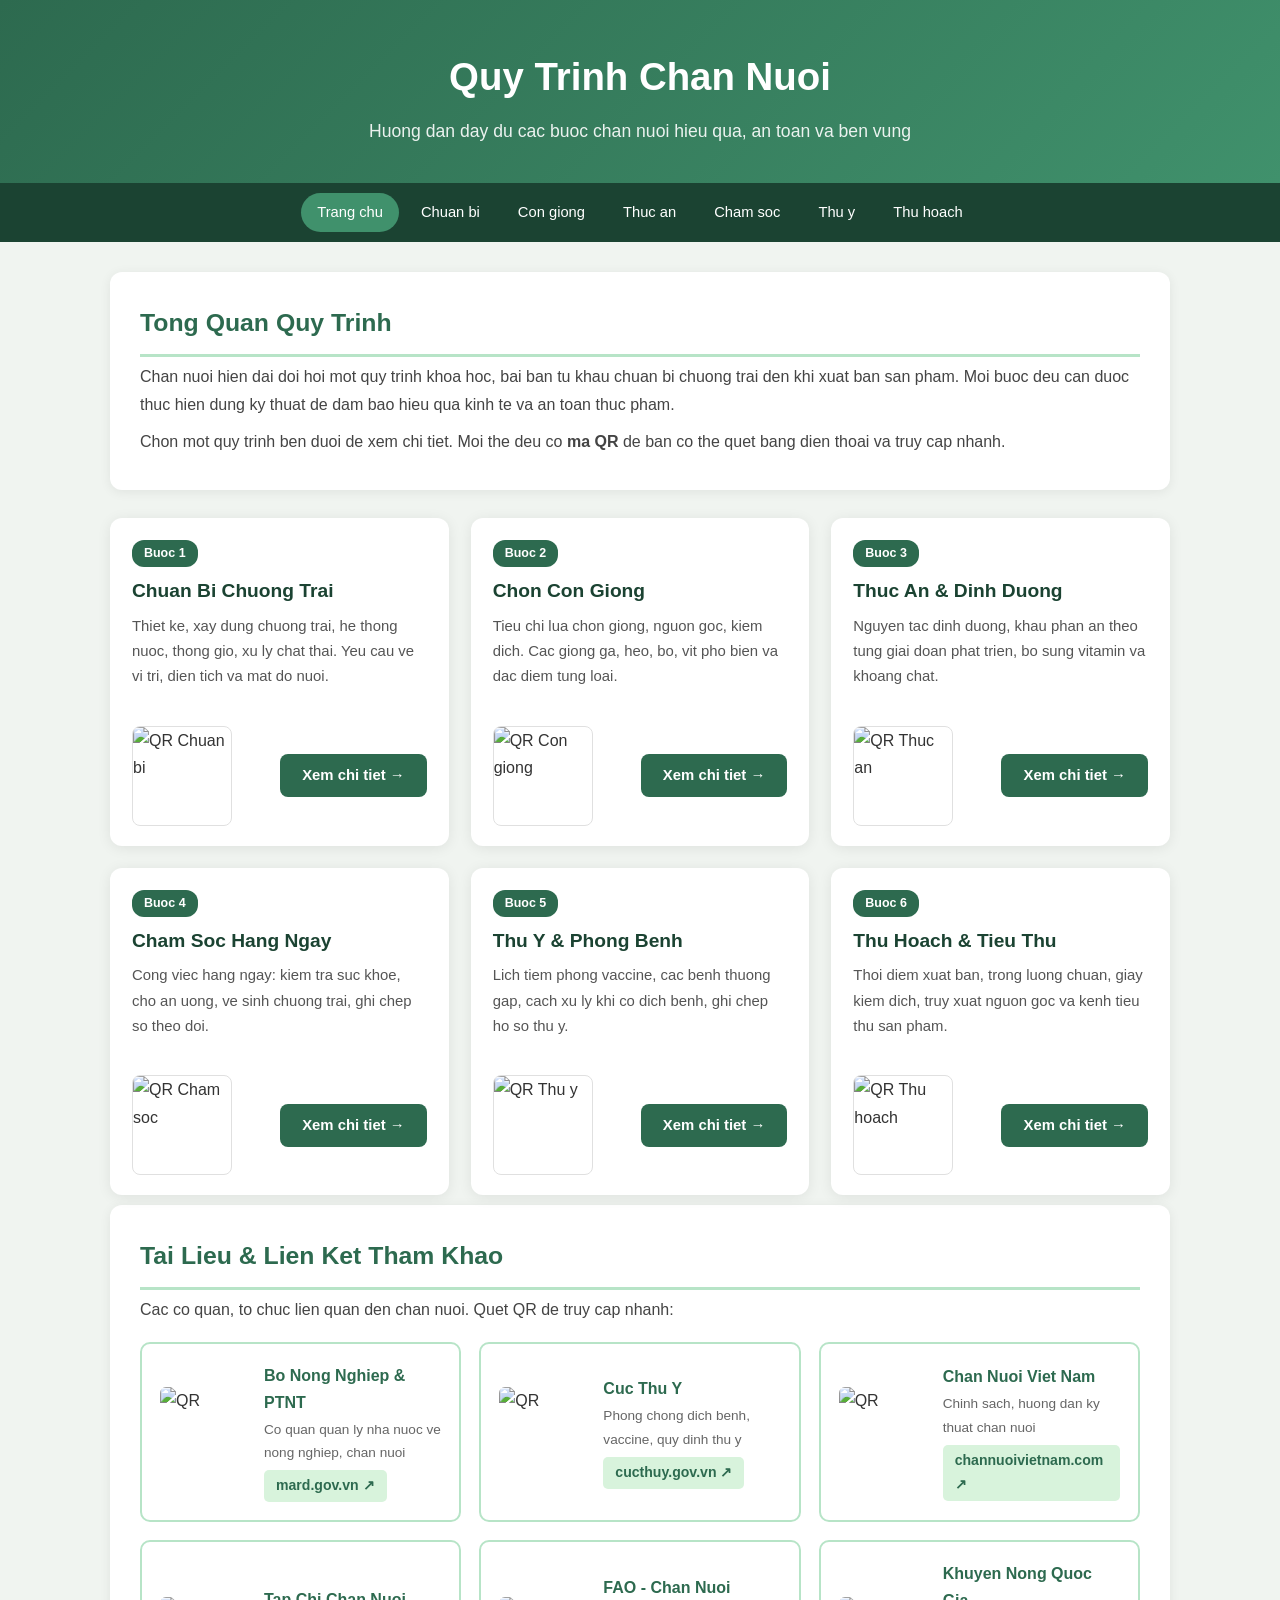
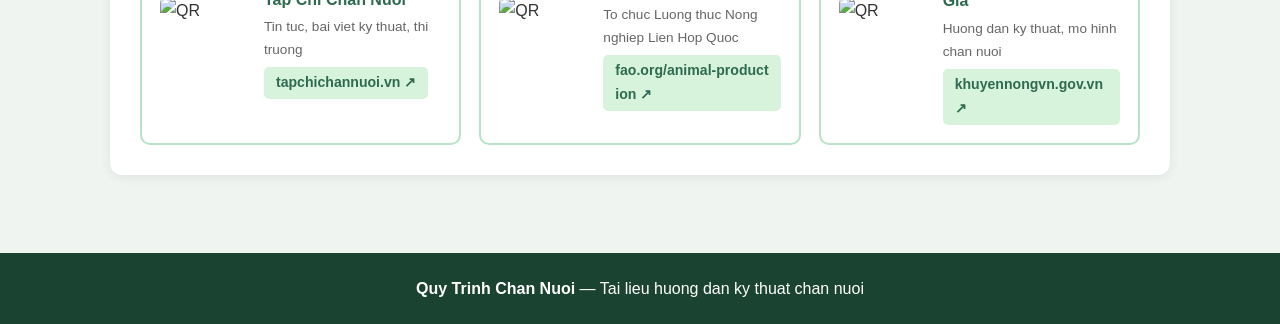
==== index.html @ 255dafa1 "Add livestock farming process website with 7 pages Index page with QR codes linking to 6 detailed pr" ====
<!DOCTYPE html>
<html lang="vi">
<head>
    <meta charset="UTF-8">
    <meta name="viewport" content="width=device-width, initial-scale=1.0">
    <title>Quy Trinh Chan Nuoi</title>
    <link rel="stylesheet" href="style.css">
</head>
<body>

<div class="header">
    <h1>Quy Trinh Chan Nuoi</h1>
    <p>Huong dan day du cac buoc chan nuoi hieu qua, an toan va ben vung</p>
</div>

<nav class="nav">
    <a href="index.html" class="active">Trang chu</a>
    <a href="chuan-bi.html">Chuan bi</a>
    <a href="con-giong.html">Con giong</a>
    <a href="thuc-an.html">Thuc an</a>
    <a href="cham-soc.html">Cham soc</a>
    <a href="thu-y.html">Thu y</a>
    <a href="thu-hoach.html">Thu hoach</a>
</nav>

<div class="container">

    <!-- Gioi thieu -->
    <div class="section">
        <h2>Tong Quan Quy Trinh</h2>
        <p>Chan nuoi hien dai doi hoi mot quy trinh khoa hoc, bai ban tu khau chuan bi chuong trai den khi xuat ban san pham. Moi buoc deu can duoc thuc hien dung ky thuat de dam bao hieu qua kinh te va an toan thuc pham.</p>
        <p style="margin-top:10px;">Chon mot quy trinh ben duoi de xem chi tiet. Moi the deu co <strong>ma QR</strong> de ban co the quet bang dien thoai va truy cap nhanh.</p>
    </div>

    <!-- Cards -->
    <div class="card-grid">

        <!-- 1. Chuan bi -->
        <div class="card">
            <div class="card-body">
                <div class="card-step">Buoc 1</div>
                <div class="card-title">Chuan Bi Chuong Trai</div>
                <div class="card-desc">Thiet ke, xay dung chuong trai, he thong nuoc, thong gio, xu ly chat thai. Yeu cau ve vi tri, dien tich va mat do nuoi.</div>
            </div>
            <div class="card-footer">
                <img class="card-qr" src="https://api.qrserver.com/v1/create-qr-code/?size=100x100&data=https://channuoi.local/chuan-bi.html" alt="QR Chuan bi">
                <a href="chuan-bi.html" class="card-link">Xem chi tiet &rarr;</a>
            </div>
        </div>

        <!-- 2. Con giong -->
        <div class="card">
            <div class="card-body">
                <div class="card-step">Buoc 2</div>
                <div class="card-title">Chon Con Giong</div>
                <div class="card-desc">Tieu chi lua chon giong, nguon goc, kiem dich. Cac giong ga, heo, bo, vit pho bien va dac diem tung loai.</div>
            </div>
            <div class="card-footer">
                <img class="card-qr" src="https://api.qrserver.com/v1/create-qr-code/?size=100x100&data=https://channuoi.local/con-giong.html" alt="QR Con giong">
                <a href="con-giong.html" class="card-link">Xem chi tiet &rarr;</a>
            </div>
        </div>

        <!-- 3. Thuc an -->
        <div class="card">
            <div class="card-body">
                <div class="card-step">Buoc 3</div>
                <div class="card-title">Thuc An & Dinh Duong</div>
                <div class="card-desc">Nguyen tac dinh duong, khau phan an theo tung giai doan phat trien, bo sung vitamin va khoang chat.</div>
            </div>
            <div class="card-footer">
                <img class="card-qr" src="https://api.qrserver.com/v1/create-qr-code/?size=100x100&data=https://channuoi.local/thuc-an.html" alt="QR Thuc an">
                <a href="thuc-an.html" class="card-link">Xem chi tiet &rarr;</a>
            </div>
        </div>

        <!-- 4. Cham soc -->
        <div class="card">
            <div class="card-body">
                <div class="card-step">Buoc 4</div>
                <div class="card-title">Cham Soc Hang Ngay</div>
                <div class="card-desc">Cong viec hang ngay: kiem tra suc khoe, cho an uong, ve sinh chuong trai, ghi chep so theo doi.</div>
            </div>
            <div class="card-footer">
                <img class="card-qr" src="https://api.qrserver.com/v1/create-qr-code/?size=100x100&data=https://channuoi.local/cham-soc.html" alt="QR Cham soc">
                <a href="cham-soc.html" class="card-link">Xem chi tiet &rarr;</a>
            </div>
        </div>

        <!-- 5. Thu y -->
        <div class="card">
            <div class="card-body">
                <div class="card-step">Buoc 5</div>
                <div class="card-title">Thu Y & Phong Benh</div>
                <div class="card-desc">Lich tiem phong vaccine, cac benh thuong gap, cach xu ly khi co dich benh, ghi chep ho so thu y.</div>
            </div>
            <div class="card-footer">
                <img class="card-qr" src="https://api.qrserver.com/v1/create-qr-code/?size=100x100&data=https://channuoi.local/thu-y.html" alt="QR Thu y">
                <a href="thu-y.html" class="card-link">Xem chi tiet &rarr;</a>
            </div>
        </div>

        <!-- 6. Thu hoach -->
        <div class="card">
            <div class="card-body">
                <div class="card-step">Buoc 6</div>
                <div class="card-title">Thu Hoach & Tieu Thu</div>
                <div class="card-desc">Thoi diem xuat ban, trong luong chuan, giay kiem dich, truy xuat nguon goc va kenh tieu thu san pham.</div>
            </div>
            <div class="card-footer">
                <img class="card-qr" src="https://api.qrserver.com/v1/create-qr-code/?size=100x100&data=https://channuoi.local/thu-hoach.html" alt="QR Thu hoach">
                <a href="thu-hoach.html" class="card-link">Xem chi tiet &rarr;</a>
            </div>
        </div>

    </div>

    <!-- Lien ket ngoai voi QR -->
    <div class="section" style="margin-top: 10px;">
        <h2>Tai Lieu & Lien Ket Tham Khao</h2>
        <p>Cac co quan, to chuc lien quan den chan nuoi. Quet QR de truy cap nhanh:</p>

        <div class="ext-grid">
            <div class="ext-card">
                <img class="ext-qr" src="https://api.qrserver.com/v1/create-qr-code/?size=90x90&data=https://www.mard.gov.vn" alt="QR">
                <div class="ext-info">
                    <div class="ext-name">Bo Nong Nghiep & PTNT</div>
                    <div class="ext-desc">Co quan quan ly nha nuoc ve nong nghiep, chan nuoi</div>
                    <a href="https://www.mard.gov.vn" target="_blank" rel="noopener">mard.gov.vn &nearr;</a>
                </div>
            </div>
            <div class="ext-card">
                <img class="ext-qr" src="https://api.qrserver.com/v1/create-qr-code/?size=90x90&data=https://www.cucthuy.gov.vn" alt="QR">
                <div class="ext-info">
                    <div class="ext-name">Cuc Thu Y</div>
                    <div class="ext-desc">Phong chong dich benh, vaccine, quy dinh thu y</div>
                    <a href="https://www.cucthuy.gov.vn" target="_blank" rel="noopener">cucthuy.gov.vn &nearr;</a>
                </div>
            </div>
            <div class="ext-card">
                <img class="ext-qr" src="https://api.qrserver.com/v1/create-qr-code/?size=90x90&data=https://channuoivietnam.com" alt="QR">
                <div class="ext-info">
                    <div class="ext-name">Chan Nuoi Viet Nam</div>
                    <div class="ext-desc">Chinh sach, huong dan ky thuat chan nuoi</div>
                    <a href="https://channuoivietnam.com" target="_blank" rel="noopener">channuoivietnam.com &nearr;</a>
                </div>
            </div>
            <div class="ext-card">
                <img class="ext-qr" src="https://api.qrserver.com/v1/create-qr-code/?size=90x90&data=https://tapchichannuoi.vn" alt="QR">
                <div class="ext-info">
                    <div class="ext-name">Tap Chi Chan Nuoi</div>
                    <div class="ext-desc">Tin tuc, bai viet ky thuat, thi truong</div>
                    <a href="https://tapchichannuoi.vn" target="_blank" rel="noopener">tapchichannuoi.vn &nearr;</a>
                </div>
            </div>
            <div class="ext-card">
                <img class="ext-qr" src="https://api.qrserver.com/v1/create-qr-code/?size=90x90&data=https://www.fao.org/animal-production/en/" alt="QR">
                <div class="ext-info">
                    <div class="ext-name">FAO - Chan Nuoi</div>
                    <div class="ext-desc">To chuc Luong thuc Nong nghiep Lien Hop Quoc</div>
                    <a href="https://www.fao.org/animal-production/en/" target="_blank" rel="noopener">fao.org/animal-production &nearr;</a>
                </div>
            </div>
            <div class="ext-card">
                <img class="ext-qr" src="https://api.qrserver.com/v1/create-qr-code/?size=90x90&data=https://www.khuyennongvn.gov.vn" alt="QR">
                <div class="ext-info">
                    <div class="ext-name">Khuyen Nong Quoc Gia</div>
                    <div class="ext-desc">Huong dan ky thuat, mo hinh chan nuoi</div>
                    <a href="https://www.khuyennongvn.gov.vn" target="_blank" rel="noopener">khuyennongvn.gov.vn &nearr;</a>
                </div>
            </div>
        </div>
    </div>

</div>

<div class="footer">
    <p><strong>Quy Trinh Chan Nuoi</strong> &mdash; Tai lieu huong dan ky thuat chan nuoi</p>
</div>

</body>
</html>
---- style.css ----
* {
    margin: 0;
    padding: 0;
    box-sizing: border-box;
}

body {
    font-family: 'Segoe UI', Tahoma, Geneva, Verdana, sans-serif;
    background: #f0f4f0;
    color: #333;
    line-height: 1.7;
}

/* Header */
.header {
    background: linear-gradient(135deg, #2d6a4f, #40916c);
    color: white;
    text-align: center;
    padding: 44px 20px 36px;
}

.header h1 {
    font-size: 2.4rem;
    margin-bottom: 8px;
}

.header p {
    font-size: 1.1rem;
    opacity: 0.9;
    max-width: 600px;
    margin: 0 auto;
}

/* Nav */
.nav {
    background: #1b4332;
    padding: 10px 20px;
    display: flex;
    justify-content: center;
    flex-wrap: wrap;
    gap: 6px;
    position: sticky;
    top: 0;
    z-index: 100;
}

.nav a {
    color: white;
    text-decoration: none;
    padding: 7px 16px;
    border-radius: 20px;
    font-size: 0.92rem;
    transition: background 0.3s;
}

.nav a:hover,
.nav a.active {
    background: #40916c;
}

/* Container */
.container {
    max-width: 1100px;
    margin: 0 auto;
    padding: 30px 20px;
}

/* Section */
.section {
    background: white;
    border-radius: 12px;
    padding: 30px;
    margin-bottom: 28px;
    box-shadow: 0 2px 12px rgba(0, 0, 0, 0.07);
}

.section h2 {
    color: #2d6a4f;
    font-size: 1.55rem;
    margin-bottom: 6px;
    padding-bottom: 10px;
    border-bottom: 3px solid #b7e4c7;
    display: flex;
    align-items: center;
    gap: 10px;
}

.section h2 .icon {
    font-size: 1.6rem;
}

.section h3 {
    color: #40916c;
    margin: 18px 0 8px;
    font-size: 1.12rem;
}

.section p,
.section li {
    color: #444;
    margin-bottom: 5px;
}

.section ul,
.section ol {
    padding-left: 22px;
    margin-bottom: 12px;
}

/* Cards Grid on Index */
.card-grid {
    display: grid;
    grid-template-columns: repeat(auto-fill, minmax(320px, 1fr));
    gap: 22px;
    margin-top: 20px;
}

.card {
    background: white;
    border-radius: 12px;
    box-shadow: 0 2px 14px rgba(0, 0, 0, 0.08);
    overflow: hidden;
    transition: transform 0.2s, box-shadow 0.2s;
    display: flex;
    flex-direction: column;
}

.card:hover {
    transform: translateY(-4px);
    box-shadow: 0 8px 28px rgba(45, 106, 79, 0.18);
}

.card-body {
    padding: 22px;
    flex-grow: 1;
    display: flex;
    flex-direction: column;
}

.card-step {
    display: inline-block;
    background: #2d6a4f;
    color: white;
    font-size: 0.78rem;
    font-weight: 700;
    padding: 3px 12px;
    border-radius: 12px;
    margin-bottom: 8px;
    width: fit-content;
}

.card-title {
    font-size: 1.2rem;
    font-weight: 700;
    color: #1b4332;
    margin-bottom: 6px;
}

.card-desc {
    color: #555;
    font-size: 0.93rem;
    flex-grow: 1;
    margin-bottom: 14px;
}

.card-footer {
    display: flex;
    align-items: center;
    justify-content: space-between;
    gap: 14px;
    padding: 0 22px 20px;
}

.card-qr {
    width: 100px;
    height: 100px;
    border-radius: 8px;
    border: 1px solid #e0e0e0;
    flex-shrink: 0;
}

.card-link {
    display: inline-block;
    background: #2d6a4f;
    color: white;
    text-decoration: none;
    padding: 9px 22px;
    border-radius: 8px;
    font-weight: 600;
    font-size: 0.93rem;
    transition: background 0.2s;
}

.card-link:hover {
    background: #1b4332;
}

/* External Links */
.ext-grid {
    display: grid;
    grid-template-columns: repeat(auto-fill, minmax(300px, 1fr));
    gap: 18px;
    margin-top: 18px;
}

.ext-card {
    border: 2px solid #b7e4c7;
    border-radius: 10px;
    padding: 18px;
    display: flex;
    align-items: center;
    gap: 14px;
    transition: transform 0.2s, box-shadow 0.2s;
}

.ext-card:hover {
    transform: translateY(-2px);
    box-shadow: 0 4px 16px rgba(45, 106, 79, 0.12);
}

.ext-card .ext-qr {
    width: 90px;
    height: 90px;
    border-radius: 6px;
    flex-shrink: 0;
}

.ext-card .ext-info {
    flex-grow: 1;
}

.ext-card .ext-name {
    font-weight: 700;
    color: #2d6a4f;
    font-size: 1rem;
    margin-bottom: 2px;
}

.ext-card .ext-desc {
    font-size: 0.85rem;
    color: #666;
    margin-bottom: 6px;
}

.ext-card a {
    color: #2d6a4f;
    font-weight: 600;
    font-size: 0.88rem;
    text-decoration: none;
    display: inline-block;
    background: #d8f3dc;
    padding: 4px 12px;
    border-radius: 5px;
    word-break: break-all;
}

.ext-card a:hover {
    background: #b7e4c7;
}

/* Table */
.info-table {
    width: 100%;
    border-collapse: collapse;
    margin: 14px 0;
    font-size: 0.95rem;
}

.info-table th,
.info-table td {
    padding: 10px 14px;
    text-align: left;
    border-bottom: 1px solid #e0e0e0;
}

.info-table th {
    background: #2d6a4f;
    color: white;
    font-weight: 600;
}

.info-table tr:nth-child(even) {
    background: #f8fdf8;
}

.info-table tr:hover {
    background: #d8f3dc;
}

/* Timeline */
.timeline {
    position: relative;
    padding-left: 30px;
    margin: 20px 0;
}

.timeline::before {
    content: '';
    position: absolute;
    left: 8px;
    top: 0;
    bottom: 0;
    width: 3px;
    background: #b7e4c7;
}

.timeline-item {
    position: relative;
    margin-bottom: 18px;
    padding: 14px 18px;
    background: #f8fdf8;
    border-radius: 8px;
    border-left: 3px solid #40916c;
}

.timeline-item::before {
    content: '';
    position: absolute;
    left: -27px;
    top: 18px;
    width: 12px;
    height: 12px;
    background: #40916c;
    border-radius: 50%;
    border: 2px solid white;
}

.timeline-item strong {
    color: #2d6a4f;
}

/* Alert */
.alert {
    background: #fff3cd;
    border-left: 4px solid #ffc107;
    padding: 14px 18px;
    border-radius: 6px;
    margin: 14px 0;
    font-size: 0.95rem;
}

.alert.alert-danger {
    background: #f8d7da;
    border-left-color: #dc3545;
}

.alert.alert-info {
    background: #d1ecf1;
    border-left-color: #17a2b8;
}

/* Back link */
.back-link {
    display: inline-flex;
    align-items: center;
    gap: 6px;
    color: #2d6a4f;
    text-decoration: none;
    font-weight: 600;
    margin-bottom: 18px;
    font-size: 0.95rem;
}

.back-link:hover {
    text-decoration: underline;
}

/* Footer */
.footer {
    background: #1b4332;
    color: white;
    text-align: center;
    padding: 22px 20px;
    margin-top: 20px;
}

.footer a {
    color: #b7e4c7;
}

/* Responsive */
@media (max-width: 640px) {
    .header h1 {
        font-size: 1.6rem;
    }

    .card-grid,
    .ext-grid {
        grid-template-columns: 1fr;
    }

    .nav a {
        font-size: 0.8rem;
        padding: 5px 10px;
    }

    .card-footer {
        flex-direction: column;
        align-items: flex-start;
    }

    .section {
        padding: 20px 16px;
    }
}
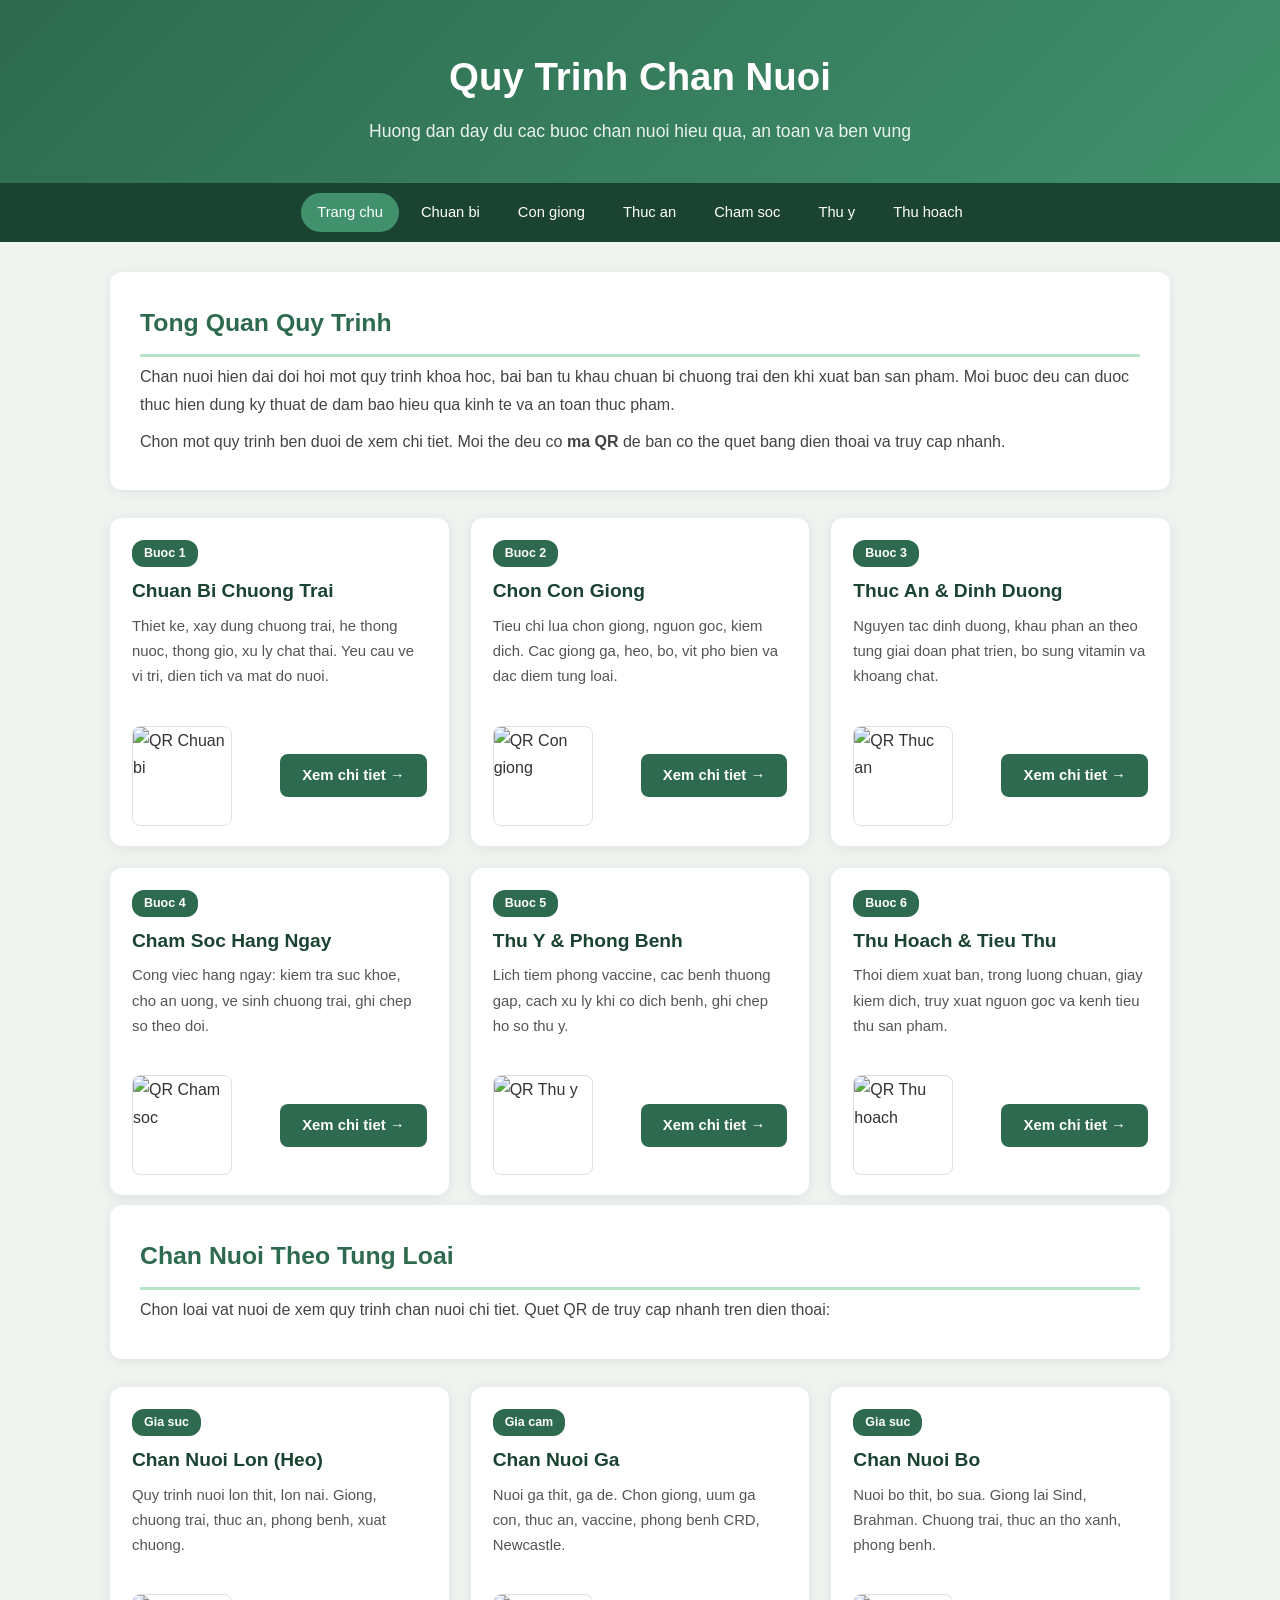
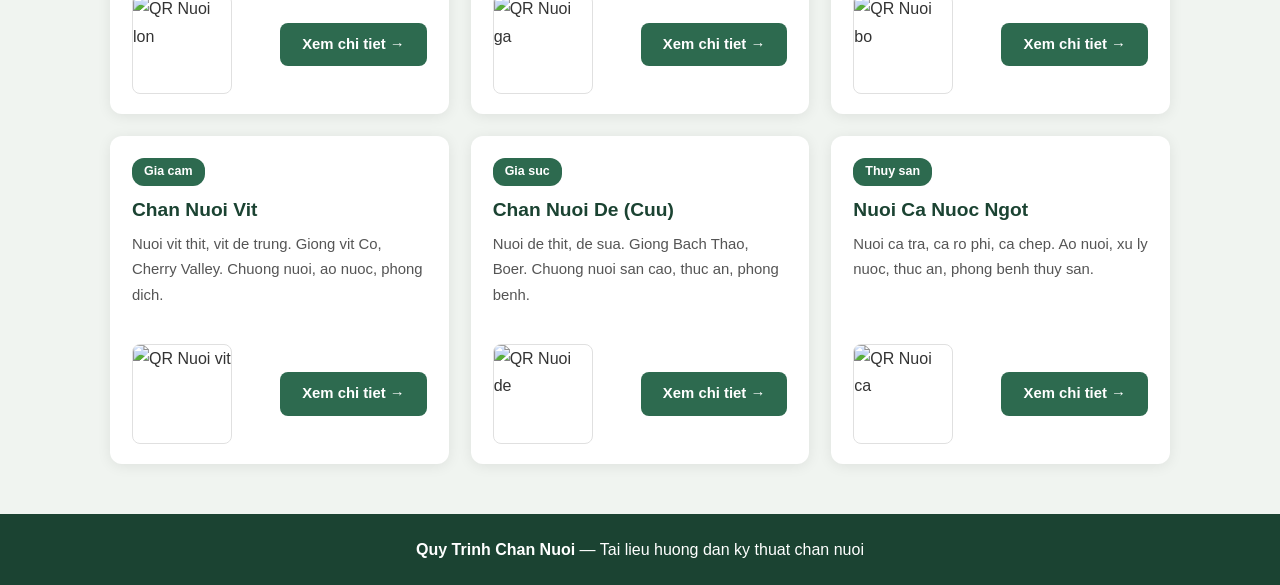
==== commit 9534fb19: "Add 6 animal-specific farming pages and update index New pages: nuoi-lon, nuoi-ga, nuoi-bo, nuoi-vit" ====
--- a/index.html
+++ b/index.html
@@ -115,61 +115,86 @@
 
     </div>
 
-    <!-- Lien ket ngoai voi QR -->
+    <!-- Chan nuoi theo loai -->
     <div class="section" style="margin-top: 10px;">
-        <h2>Tai Lieu & Lien Ket Tham Khao</h2>
-        <p>Cac co quan, to chuc lien quan den chan nuoi. Quet QR de truy cap nhanh:</p>
-
-        <div class="ext-grid">
-            <div class="ext-card">
-                <img class="ext-qr" src="https://api.qrserver.com/v1/create-qr-code/?size=90x90&data=https://www.mard.gov.vn" alt="QR">
-                <div class="ext-info">
-                    <div class="ext-name">Bo Nong Nghiep & PTNT</div>
-                    <div class="ext-desc">Co quan quan ly nha nuoc ve nong nghiep, chan nuoi</div>
-                    <a href="https://www.mard.gov.vn" target="_blank" rel="noopener">mard.gov.vn &nearr;</a>
-                </div>
-            </div>
-            <div class="ext-card">
-                <img class="ext-qr" src="https://api.qrserver.com/v1/create-qr-code/?size=90x90&data=https://www.cucthuy.gov.vn" alt="QR">
-                <div class="ext-info">
-                    <div class="ext-name">Cuc Thu Y</div>
-                    <div class="ext-desc">Phong chong dich benh, vaccine, quy dinh thu y</div>
-                    <a href="https://www.cucthuy.gov.vn" target="_blank" rel="noopener">cucthuy.gov.vn &nearr;</a>
-                </div>
-            </div>
-            <div class="ext-card">
-                <img class="ext-qr" src="https://api.qrserver.com/v1/create-qr-code/?size=90x90&data=https://channuoivietnam.com" alt="QR">
-                <div class="ext-info">
-                    <div class="ext-name">Chan Nuoi Viet Nam</div>
-                    <div class="ext-desc">Chinh sach, huong dan ky thuat chan nuoi</div>
-                    <a href="https://channuoivietnam.com" target="_blank" rel="noopener">channuoivietnam.com &nearr;</a>
-                </div>
-            </div>
-            <div class="ext-card">
-                <img class="ext-qr" src="https://api.qrserver.com/v1/create-qr-code/?size=90x90&data=https://tapchichannuoi.vn" alt="QR">
-                <div class="ext-info">
-                    <div class="ext-name">Tap Chi Chan Nuoi</div>
-                    <div class="ext-desc">Tin tuc, bai viet ky thuat, thi truong</div>
-                    <a href="https://tapchichannuoi.vn" target="_blank" rel="noopener">tapchichannuoi.vn &nearr;</a>
-                </div>
-            </div>
-            <div class="ext-card">
-                <img class="ext-qr" src="https://api.qrserver.com/v1/create-qr-code/?size=90x90&data=https://www.fao.org/animal-production/en/" alt="QR">
-                <div class="ext-info">
-                    <div class="ext-name">FAO - Chan Nuoi</div>
-                    <div class="ext-desc">To chuc Luong thuc Nong nghiep Lien Hop Quoc</div>
-                    <a href="https://www.fao.org/animal-production/en/" target="_blank" rel="noopener">fao.org/animal-production &nearr;</a>
-                </div>
-            </div>
-            <div class="ext-card">
-                <img class="ext-qr" src="https://api.qrserver.com/v1/create-qr-code/?size=90x90&data=https://www.khuyennongvn.gov.vn" alt="QR">
-                <div class="ext-info">
-                    <div class="ext-name">Khuyen Nong Quoc Gia</div>
-                    <div class="ext-desc">Huong dan ky thuat, mo hinh chan nuoi</div>
-                    <a href="https://www.khuyennongvn.gov.vn" target="_blank" rel="noopener">khuyennongvn.gov.vn &nearr;</a>
-                </div>
-            </div>
-        </div>
+        <h2>Chan Nuoi Theo Tung Loai</h2>
+        <p>Chon loai vat nuoi de xem quy trinh chan nuoi chi tiet. Quet QR de truy cap nhanh tren dien thoai:</p>
+    </div>
+
+    <div class="card-grid">
+
+        <div class="card">
+            <div class="card-body">
+                <div class="card-step">Gia suc</div>
+                <div class="card-title">Chan Nuoi Lon (Heo)</div>
+                <div class="card-desc">Quy trinh nuoi lon thit, lon nai. Giong, chuong trai, thuc an, phong benh, xuat chuong.</div>
+            </div>
+            <div class="card-footer">
+                <img class="card-qr" src="https://api.qrserver.com/v1/create-qr-code/?size=100x100&data=https://vlbui.github.io/channuoi/nuoi-lon.html" alt="QR Nuoi lon">
+                <a href="nuoi-lon.html" class="card-link">Xem chi tiet &rarr;</a>
+            </div>
+        </div>
+
+        <div class="card">
+            <div class="card-body">
+                <div class="card-step">Gia cam</div>
+                <div class="card-title">Chan Nuoi Ga</div>
+                <div class="card-desc">Nuoi ga thit, ga de. Chon giong, uum ga con, thuc an, vaccine, phong benh CRD, Newcastle.</div>
+            </div>
+            <div class="card-footer">
+                <img class="card-qr" src="https://api.qrserver.com/v1/create-qr-code/?size=100x100&data=https://vlbui.github.io/channuoi/nuoi-ga.html" alt="QR Nuoi ga">
+                <a href="nuoi-ga.html" class="card-link">Xem chi tiet &rarr;</a>
+            </div>
+        </div>
+
+        <div class="card">
+            <div class="card-body">
+                <div class="card-step">Gia suc</div>
+                <div class="card-title">Chan Nuoi Bo</div>
+                <div class="card-desc">Nuoi bo thit, bo sua. Giong lai Sind, Brahman. Chuong trai, thuc an tho xanh, phong benh.</div>
+            </div>
+            <div class="card-footer">
+                <img class="card-qr" src="https://api.qrserver.com/v1/create-qr-code/?size=100x100&data=https://vlbui.github.io/channuoi/nuoi-bo.html" alt="QR Nuoi bo">
+                <a href="nuoi-bo.html" class="card-link">Xem chi tiet &rarr;</a>
+            </div>
+        </div>
+
+        <div class="card">
+            <div class="card-body">
+                <div class="card-step">Gia cam</div>
+                <div class="card-title">Chan Nuoi Vit</div>
+                <div class="card-desc">Nuoi vit thit, vit de trung. Giong vit Co, Cherry Valley. Chuong nuoi, ao nuoc, phong dich.</div>
+            </div>
+            <div class="card-footer">
+                <img class="card-qr" src="https://api.qrserver.com/v1/create-qr-code/?size=100x100&data=https://vlbui.github.io/channuoi/nuoi-vit.html" alt="QR Nuoi vit">
+                <a href="nuoi-vit.html" class="card-link">Xem chi tiet &rarr;</a>
+            </div>
+        </div>
+
+        <div class="card">
+            <div class="card-body">
+                <div class="card-step">Gia suc</div>
+                <div class="card-title">Chan Nuoi De (Cuu)</div>
+                <div class="card-desc">Nuoi de thit, de sua. Giong Bach Thao, Boer. Chuong nuoi san cao, thuc an, phong benh.</div>
+            </div>
+            <div class="card-footer">
+                <img class="card-qr" src="https://api.qrserver.com/v1/create-qr-code/?size=100x100&data=https://vlbui.github.io/channuoi/nuoi-de.html" alt="QR Nuoi de">
+                <a href="nuoi-de.html" class="card-link">Xem chi tiet &rarr;</a>
+            </div>
+        </div>
+
+        <div class="card">
+            <div class="card-body">
+                <div class="card-step">Thuy san</div>
+                <div class="card-title">Nuoi Ca Nuoc Ngot</div>
+                <div class="card-desc">Nuoi ca tra, ca ro phi, ca chep. Ao nuoi, xu ly nuoc, thuc an, phong benh thuy san.</div>
+            </div>
+            <div class="card-footer">
+                <img class="card-qr" src="https://api.qrserver.com/v1/create-qr-code/?size=100x100&data=https://vlbui.github.io/channuoi/nuoi-ca.html" alt="QR Nuoi ca">
+                <a href="nuoi-ca.html" class="card-link">Xem chi tiet &rarr;</a>
+            </div>
+        </div>
+
     </div>
 
 </div>
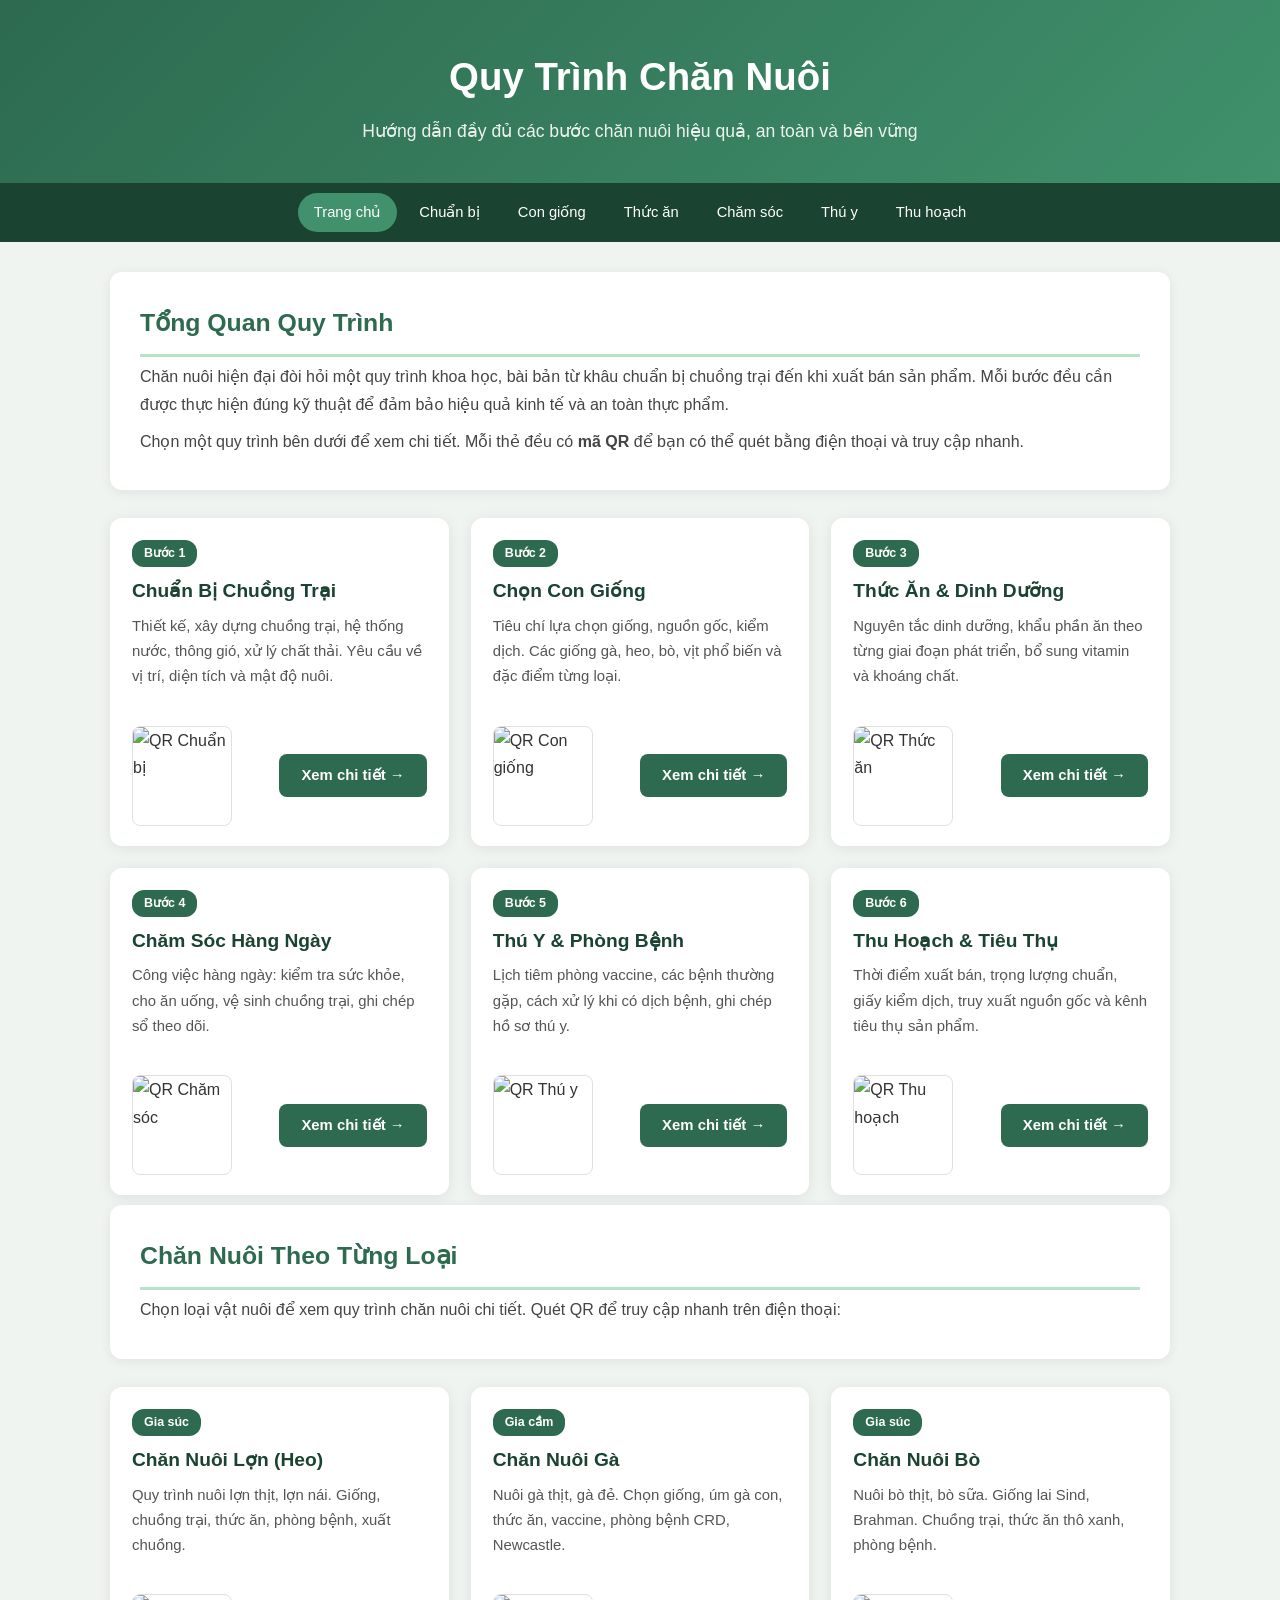
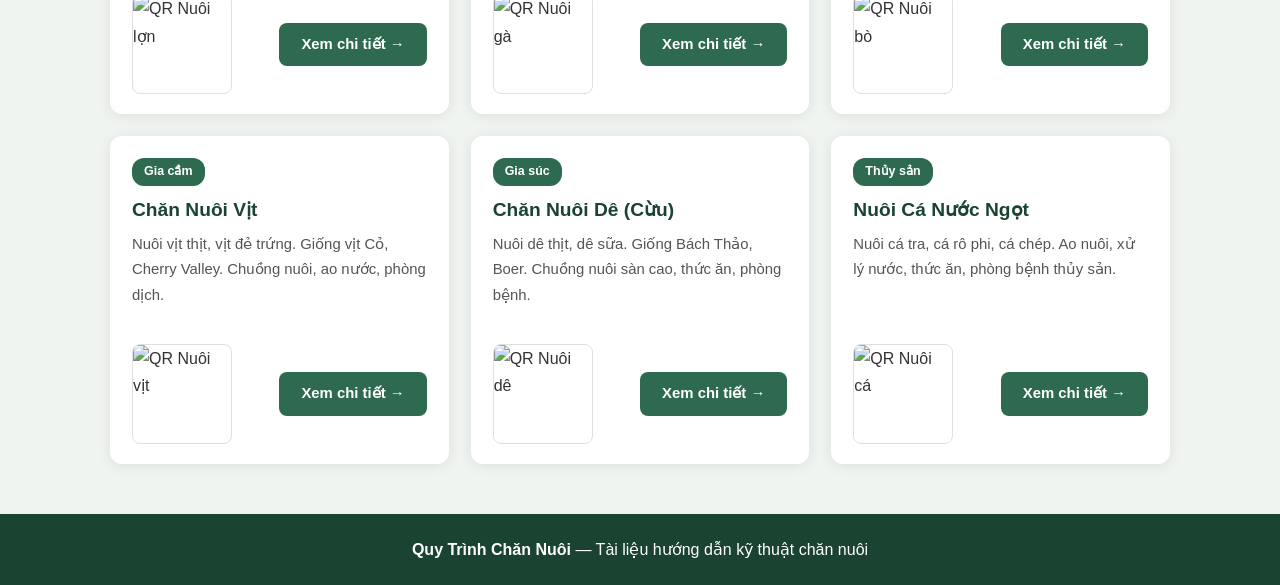
==== commit a982bc9a: "Cập nhật toàn bộ nội dung sang tiếng Việt có dấu Chuyển đổi tất cả 13 file HTML từ tiếng Việt không " ====
--- a/index.html
+++ b/index.html
@@ -3,195 +3,189 @@
 <head>
     <meta charset="UTF-8">
     <meta name="viewport" content="width=device-width, initial-scale=1.0">
-    <title>Quy Trinh Chan Nuoi</title>
+    <title>Quy Trình Chăn Nuôi</title>
     <link rel="stylesheet" href="style.css">
 </head>
 <body>
 
 <div class="header">
-    <h1>Quy Trinh Chan Nuoi</h1>
-    <p>Huong dan day du cac buoc chan nuoi hieu qua, an toan va ben vung</p>
+    <h1>Quy Trình Chăn Nuôi</h1>
+    <p>Hướng dẫn đầy đủ các bước chăn nuôi hiệu quả, an toàn và bền vững</p>
 </div>
 
 <nav class="nav">
-    <a href="index.html" class="active">Trang chu</a>
-    <a href="chuan-bi.html">Chuan bi</a>
-    <a href="con-giong.html">Con giong</a>
-    <a href="thuc-an.html">Thuc an</a>
-    <a href="cham-soc.html">Cham soc</a>
-    <a href="thu-y.html">Thu y</a>
-    <a href="thu-hoach.html">Thu hoach</a>
+    <a href="index.html" class="active">Trang chủ</a>
+    <a href="chuan-bi.html">Chuẩn bị</a>
+    <a href="con-giong.html">Con giống</a>
+    <a href="thuc-an.html">Thức ăn</a>
+    <a href="cham-soc.html">Chăm sóc</a>
+    <a href="thu-y.html">Thú y</a>
+    <a href="thu-hoach.html">Thu hoạch</a>
 </nav>
 
 <div class="container">
 
-    <!-- Gioi thieu -->
+    <!-- Giới thiệu -->
     <div class="section">
-        <h2>Tong Quan Quy Trinh</h2>
-        <p>Chan nuoi hien dai doi hoi mot quy trinh khoa hoc, bai ban tu khau chuan bi chuong trai den khi xuat ban san pham. Moi buoc deu can duoc thuc hien dung ky thuat de dam bao hieu qua kinh te va an toan thuc pham.</p>
-        <p style="margin-top:10px;">Chon mot quy trinh ben duoi de xem chi tiet. Moi the deu co <strong>ma QR</strong> de ban co the quet bang dien thoai va truy cap nhanh.</p>
-    </div>
-
-    <!-- Cards -->
+        <h2>Tổng Quan Quy Trình</h2>
+        <p>Chăn nuôi hiện đại đòi hỏi một quy trình khoa học, bài bản từ khâu chuẩn bị chuồng trại đến khi xuất bán sản phẩm. Mỗi bước đều cần được thực hiện đúng kỹ thuật để đảm bảo hiệu quả kinh tế và an toàn thực phẩm.</p>
+        <p style="margin-top:10px;">Chọn một quy trình bên dưới để xem chi tiết. Mỗi thẻ đều có <strong>mã QR</strong> để bạn có thể quét bằng điện thoại và truy cập nhanh.</p>
+    </div>
+
+    <!-- Cards quy trình -->
     <div class="card-grid">
 
-        <!-- 1. Chuan bi -->
-        <div class="card">
-            <div class="card-body">
-                <div class="card-step">Buoc 1</div>
-                <div class="card-title">Chuan Bi Chuong Trai</div>
-                <div class="card-desc">Thiet ke, xay dung chuong trai, he thong nuoc, thong gio, xu ly chat thai. Yeu cau ve vi tri, dien tich va mat do nuoi.</div>
-            </div>
-            <div class="card-footer">
-                <img class="card-qr" src="https://api.qrserver.com/v1/create-qr-code/?size=100x100&data=https://channuoi.local/chuan-bi.html" alt="QR Chuan bi">
-                <a href="chuan-bi.html" class="card-link">Xem chi tiet &rarr;</a>
-            </div>
-        </div>
-
-        <!-- 2. Con giong -->
-        <div class="card">
-            <div class="card-body">
-                <div class="card-step">Buoc 2</div>
-                <div class="card-title">Chon Con Giong</div>
-                <div class="card-desc">Tieu chi lua chon giong, nguon goc, kiem dich. Cac giong ga, heo, bo, vit pho bien va dac diem tung loai.</div>
-            </div>
-            <div class="card-footer">
-                <img class="card-qr" src="https://api.qrserver.com/v1/create-qr-code/?size=100x100&data=https://channuoi.local/con-giong.html" alt="QR Con giong">
-                <a href="con-giong.html" class="card-link">Xem chi tiet &rarr;</a>
-            </div>
-        </div>
-
-        <!-- 3. Thuc an -->
-        <div class="card">
-            <div class="card-body">
-                <div class="card-step">Buoc 3</div>
-                <div class="card-title">Thuc An & Dinh Duong</div>
-                <div class="card-desc">Nguyen tac dinh duong, khau phan an theo tung giai doan phat trien, bo sung vitamin va khoang chat.</div>
-            </div>
-            <div class="card-footer">
-                <img class="card-qr" src="https://api.qrserver.com/v1/create-qr-code/?size=100x100&data=https://channuoi.local/thuc-an.html" alt="QR Thuc an">
-                <a href="thuc-an.html" class="card-link">Xem chi tiet &rarr;</a>
-            </div>
-        </div>
-
-        <!-- 4. Cham soc -->
-        <div class="card">
-            <div class="card-body">
-                <div class="card-step">Buoc 4</div>
-                <div class="card-title">Cham Soc Hang Ngay</div>
-                <div class="card-desc">Cong viec hang ngay: kiem tra suc khoe, cho an uong, ve sinh chuong trai, ghi chep so theo doi.</div>
-            </div>
-            <div class="card-footer">
-                <img class="card-qr" src="https://api.qrserver.com/v1/create-qr-code/?size=100x100&data=https://channuoi.local/cham-soc.html" alt="QR Cham soc">
-                <a href="cham-soc.html" class="card-link">Xem chi tiet &rarr;</a>
-            </div>
-        </div>
-
-        <!-- 5. Thu y -->
-        <div class="card">
-            <div class="card-body">
-                <div class="card-step">Buoc 5</div>
-                <div class="card-title">Thu Y & Phong Benh</div>
-                <div class="card-desc">Lich tiem phong vaccine, cac benh thuong gap, cach xu ly khi co dich benh, ghi chep ho so thu y.</div>
-            </div>
-            <div class="card-footer">
-                <img class="card-qr" src="https://api.qrserver.com/v1/create-qr-code/?size=100x100&data=https://channuoi.local/thu-y.html" alt="QR Thu y">
-                <a href="thu-y.html" class="card-link">Xem chi tiet &rarr;</a>
-            </div>
-        </div>
-
-        <!-- 6. Thu hoach -->
-        <div class="card">
-            <div class="card-body">
-                <div class="card-step">Buoc 6</div>
-                <div class="card-title">Thu Hoach & Tieu Thu</div>
-                <div class="card-desc">Thoi diem xuat ban, trong luong chuan, giay kiem dich, truy xuat nguon goc va kenh tieu thu san pham.</div>
-            </div>
-            <div class="card-footer">
-                <img class="card-qr" src="https://api.qrserver.com/v1/create-qr-code/?size=100x100&data=https://channuoi.local/thu-hoach.html" alt="QR Thu hoach">
-                <a href="thu-hoach.html" class="card-link">Xem chi tiet &rarr;</a>
-            </div>
-        </div>
-
-    </div>
-
-    <!-- Chan nuoi theo loai -->
+        <div class="card">
+            <div class="card-body">
+                <div class="card-step">Bước 1</div>
+                <div class="card-title">Chuẩn Bị Chuồng Trại</div>
+                <div class="card-desc">Thiết kế, xây dựng chuồng trại, hệ thống nước, thông gió, xử lý chất thải. Yêu cầu về vị trí, diện tích và mật độ nuôi.</div>
+            </div>
+            <div class="card-footer">
+                <img class="card-qr" src="https://api.qrserver.com/v1/create-qr-code/?size=100x100&data=https://vlbui.github.io/channuoi/chuan-bi.html" alt="QR Chuẩn bị">
+                <a href="chuan-bi.html" class="card-link">Xem chi tiết &rarr;</a>
+            </div>
+        </div>
+
+        <div class="card">
+            <div class="card-body">
+                <div class="card-step">Bước 2</div>
+                <div class="card-title">Chọn Con Giống</div>
+                <div class="card-desc">Tiêu chí lựa chọn giống, nguồn gốc, kiểm dịch. Các giống gà, heo, bò, vịt phổ biến và đặc điểm từng loại.</div>
+            </div>
+            <div class="card-footer">
+                <img class="card-qr" src="https://api.qrserver.com/v1/create-qr-code/?size=100x100&data=https://vlbui.github.io/channuoi/con-giong.html" alt="QR Con giống">
+                <a href="con-giong.html" class="card-link">Xem chi tiết &rarr;</a>
+            </div>
+        </div>
+
+        <div class="card">
+            <div class="card-body">
+                <div class="card-step">Bước 3</div>
+                <div class="card-title">Thức Ăn & Dinh Dưỡng</div>
+                <div class="card-desc">Nguyên tắc dinh dưỡng, khẩu phần ăn theo từng giai đoạn phát triển, bổ sung vitamin và khoáng chất.</div>
+            </div>
+            <div class="card-footer">
+                <img class="card-qr" src="https://api.qrserver.com/v1/create-qr-code/?size=100x100&data=https://vlbui.github.io/channuoi/thuc-an.html" alt="QR Thức ăn">
+                <a href="thuc-an.html" class="card-link">Xem chi tiết &rarr;</a>
+            </div>
+        </div>
+
+        <div class="card">
+            <div class="card-body">
+                <div class="card-step">Bước 4</div>
+                <div class="card-title">Chăm Sóc Hàng Ngày</div>
+                <div class="card-desc">Công việc hàng ngày: kiểm tra sức khỏe, cho ăn uống, vệ sinh chuồng trại, ghi chép sổ theo dõi.</div>
+            </div>
+            <div class="card-footer">
+                <img class="card-qr" src="https://api.qrserver.com/v1/create-qr-code/?size=100x100&data=https://vlbui.github.io/channuoi/cham-soc.html" alt="QR Chăm sóc">
+                <a href="cham-soc.html" class="card-link">Xem chi tiết &rarr;</a>
+            </div>
+        </div>
+
+        <div class="card">
+            <div class="card-body">
+                <div class="card-step">Bước 5</div>
+                <div class="card-title">Thú Y & Phòng Bệnh</div>
+                <div class="card-desc">Lịch tiêm phòng vaccine, các bệnh thường gặp, cách xử lý khi có dịch bệnh, ghi chép hồ sơ thú y.</div>
+            </div>
+            <div class="card-footer">
+                <img class="card-qr" src="https://api.qrserver.com/v1/create-qr-code/?size=100x100&data=https://vlbui.github.io/channuoi/thu-y.html" alt="QR Thú y">
+                <a href="thu-y.html" class="card-link">Xem chi tiết &rarr;</a>
+            </div>
+        </div>
+
+        <div class="card">
+            <div class="card-body">
+                <div class="card-step">Bước 6</div>
+                <div class="card-title">Thu Hoạch & Tiêu Thụ</div>
+                <div class="card-desc">Thời điểm xuất bán, trọng lượng chuẩn, giấy kiểm dịch, truy xuất nguồn gốc và kênh tiêu thụ sản phẩm.</div>
+            </div>
+            <div class="card-footer">
+                <img class="card-qr" src="https://api.qrserver.com/v1/create-qr-code/?size=100x100&data=https://vlbui.github.io/channuoi/thu-hoach.html" alt="QR Thu hoạch">
+                <a href="thu-hoach.html" class="card-link">Xem chi tiết &rarr;</a>
+            </div>
+        </div>
+
+    </div>
+
+    <!-- Chăn nuôi theo loại -->
     <div class="section" style="margin-top: 10px;">
-        <h2>Chan Nuoi Theo Tung Loai</h2>
-        <p>Chon loai vat nuoi de xem quy trinh chan nuoi chi tiet. Quet QR de truy cap nhanh tren dien thoai:</p>
+        <h2>Chăn Nuôi Theo Từng Loại</h2>
+        <p>Chọn loại vật nuôi để xem quy trình chăn nuôi chi tiết. Quét QR để truy cập nhanh trên điện thoại:</p>
     </div>
 
     <div class="card-grid">
 
         <div class="card">
             <div class="card-body">
-                <div class="card-step">Gia suc</div>
-                <div class="card-title">Chan Nuoi Lon (Heo)</div>
-                <div class="card-desc">Quy trinh nuoi lon thit, lon nai. Giong, chuong trai, thuc an, phong benh, xuat chuong.</div>
-            </div>
-            <div class="card-footer">
-                <img class="card-qr" src="https://api.qrserver.com/v1/create-qr-code/?size=100x100&data=https://vlbui.github.io/channuoi/nuoi-lon.html" alt="QR Nuoi lon">
-                <a href="nuoi-lon.html" class="card-link">Xem chi tiet &rarr;</a>
-            </div>
-        </div>
-
-        <div class="card">
-            <div class="card-body">
-                <div class="card-step">Gia cam</div>
-                <div class="card-title">Chan Nuoi Ga</div>
-                <div class="card-desc">Nuoi ga thit, ga de. Chon giong, uum ga con, thuc an, vaccine, phong benh CRD, Newcastle.</div>
-            </div>
-            <div class="card-footer">
-                <img class="card-qr" src="https://api.qrserver.com/v1/create-qr-code/?size=100x100&data=https://vlbui.github.io/channuoi/nuoi-ga.html" alt="QR Nuoi ga">
-                <a href="nuoi-ga.html" class="card-link">Xem chi tiet &rarr;</a>
-            </div>
-        </div>
-
-        <div class="card">
-            <div class="card-body">
-                <div class="card-step">Gia suc</div>
-                <div class="card-title">Chan Nuoi Bo</div>
-                <div class="card-desc">Nuoi bo thit, bo sua. Giong lai Sind, Brahman. Chuong trai, thuc an tho xanh, phong benh.</div>
-            </div>
-            <div class="card-footer">
-                <img class="card-qr" src="https://api.qrserver.com/v1/create-qr-code/?size=100x100&data=https://vlbui.github.io/channuoi/nuoi-bo.html" alt="QR Nuoi bo">
-                <a href="nuoi-bo.html" class="card-link">Xem chi tiet &rarr;</a>
-            </div>
-        </div>
-
-        <div class="card">
-            <div class="card-body">
-                <div class="card-step">Gia cam</div>
-                <div class="card-title">Chan Nuoi Vit</div>
-                <div class="card-desc">Nuoi vit thit, vit de trung. Giong vit Co, Cherry Valley. Chuong nuoi, ao nuoc, phong dich.</div>
-            </div>
-            <div class="card-footer">
-                <img class="card-qr" src="https://api.qrserver.com/v1/create-qr-code/?size=100x100&data=https://vlbui.github.io/channuoi/nuoi-vit.html" alt="QR Nuoi vit">
-                <a href="nuoi-vit.html" class="card-link">Xem chi tiet &rarr;</a>
-            </div>
-        </div>
-
-        <div class="card">
-            <div class="card-body">
-                <div class="card-step">Gia suc</div>
-                <div class="card-title">Chan Nuoi De (Cuu)</div>
-                <div class="card-desc">Nuoi de thit, de sua. Giong Bach Thao, Boer. Chuong nuoi san cao, thuc an, phong benh.</div>
-            </div>
-            <div class="card-footer">
-                <img class="card-qr" src="https://api.qrserver.com/v1/create-qr-code/?size=100x100&data=https://vlbui.github.io/channuoi/nuoi-de.html" alt="QR Nuoi de">
-                <a href="nuoi-de.html" class="card-link">Xem chi tiet &rarr;</a>
-            </div>
-        </div>
-
-        <div class="card">
-            <div class="card-body">
-                <div class="card-step">Thuy san</div>
-                <div class="card-title">Nuoi Ca Nuoc Ngot</div>
-                <div class="card-desc">Nuoi ca tra, ca ro phi, ca chep. Ao nuoi, xu ly nuoc, thuc an, phong benh thuy san.</div>
-            </div>
-            <div class="card-footer">
-                <img class="card-qr" src="https://api.qrserver.com/v1/create-qr-code/?size=100x100&data=https://vlbui.github.io/channuoi/nuoi-ca.html" alt="QR Nuoi ca">
-                <a href="nuoi-ca.html" class="card-link">Xem chi tiet &rarr;</a>
+                <div class="card-step">Gia súc</div>
+                <div class="card-title">Chăn Nuôi Lợn (Heo)</div>
+                <div class="card-desc">Quy trình nuôi lợn thịt, lợn nái. Giống, chuồng trại, thức ăn, phòng bệnh, xuất chuồng.</div>
+            </div>
+            <div class="card-footer">
+                <img class="card-qr" src="https://api.qrserver.com/v1/create-qr-code/?size=100x100&data=https://vlbui.github.io/channuoi/nuoi-lon.html" alt="QR Nuôi lợn">
+                <a href="nuoi-lon.html" class="card-link">Xem chi tiết &rarr;</a>
+            </div>
+        </div>
+
+        <div class="card">
+            <div class="card-body">
+                <div class="card-step">Gia cầm</div>
+                <div class="card-title">Chăn Nuôi Gà</div>
+                <div class="card-desc">Nuôi gà thịt, gà đẻ. Chọn giống, úm gà con, thức ăn, vaccine, phòng bệnh CRD, Newcastle.</div>
+            </div>
+            <div class="card-footer">
+                <img class="card-qr" src="https://api.qrserver.com/v1/create-qr-code/?size=100x100&data=https://vlbui.github.io/channuoi/nuoi-ga.html" alt="QR Nuôi gà">
+                <a href="nuoi-ga.html" class="card-link">Xem chi tiết &rarr;</a>
+            </div>
+        </div>
+
+        <div class="card">
+            <div class="card-body">
+                <div class="card-step">Gia súc</div>
+                <div class="card-title">Chăn Nuôi Bò</div>
+                <div class="card-desc">Nuôi bò thịt, bò sữa. Giống lai Sind, Brahman. Chuồng trại, thức ăn thô xanh, phòng bệnh.</div>
+            </div>
+            <div class="card-footer">
+                <img class="card-qr" src="https://api.qrserver.com/v1/create-qr-code/?size=100x100&data=https://vlbui.github.io/channuoi/nuoi-bo.html" alt="QR Nuôi bò">
+                <a href="nuoi-bo.html" class="card-link">Xem chi tiết &rarr;</a>
+            </div>
+        </div>
+
+        <div class="card">
+            <div class="card-body">
+                <div class="card-step">Gia cầm</div>
+                <div class="card-title">Chăn Nuôi Vịt</div>
+                <div class="card-desc">Nuôi vịt thịt, vịt đẻ trứng. Giống vịt Cỏ, Cherry Valley. Chuồng nuôi, ao nước, phòng dịch.</div>
+            </div>
+            <div class="card-footer">
+                <img class="card-qr" src="https://api.qrserver.com/v1/create-qr-code/?size=100x100&data=https://vlbui.github.io/channuoi/nuoi-vit.html" alt="QR Nuôi vịt">
+                <a href="nuoi-vit.html" class="card-link">Xem chi tiết &rarr;</a>
+            </div>
+        </div>
+
+        <div class="card">
+            <div class="card-body">
+                <div class="card-step">Gia súc</div>
+                <div class="card-title">Chăn Nuôi Dê (Cừu)</div>
+                <div class="card-desc">Nuôi dê thịt, dê sữa. Giống Bách Thảo, Boer. Chuồng nuôi sàn cao, thức ăn, phòng bệnh.</div>
+            </div>
+            <div class="card-footer">
+                <img class="card-qr" src="https://api.qrserver.com/v1/create-qr-code/?size=100x100&data=https://vlbui.github.io/channuoi/nuoi-de.html" alt="QR Nuôi dê">
+                <a href="nuoi-de.html" class="card-link">Xem chi tiết &rarr;</a>
+            </div>
+        </div>
+
+        <div class="card">
+            <div class="card-body">
+                <div class="card-step">Thủy sản</div>
+                <div class="card-title">Nuôi Cá Nước Ngọt</div>
+                <div class="card-desc">Nuôi cá tra, cá rô phi, cá chép. Ao nuôi, xử lý nước, thức ăn, phòng bệnh thủy sản.</div>
+            </div>
+            <div class="card-footer">
+                <img class="card-qr" src="https://api.qrserver.com/v1/create-qr-code/?size=100x100&data=https://vlbui.github.io/channuoi/nuoi-ca.html" alt="QR Nuôi cá">
+                <a href="nuoi-ca.html" class="card-link">Xem chi tiết &rarr;</a>
             </div>
         </div>
 
@@ -200,7 +194,7 @@
 </div>
 
 <div class="footer">
-    <p><strong>Quy Trinh Chan Nuoi</strong> &mdash; Tai lieu huong dan ky thuat chan nuoi</p>
+    <p><strong>Quy Trình Chăn Nuôi</strong> &mdash; Tài liệu hướng dẫn kỹ thuật chăn nuôi</p>
 </div>
 
 </body>
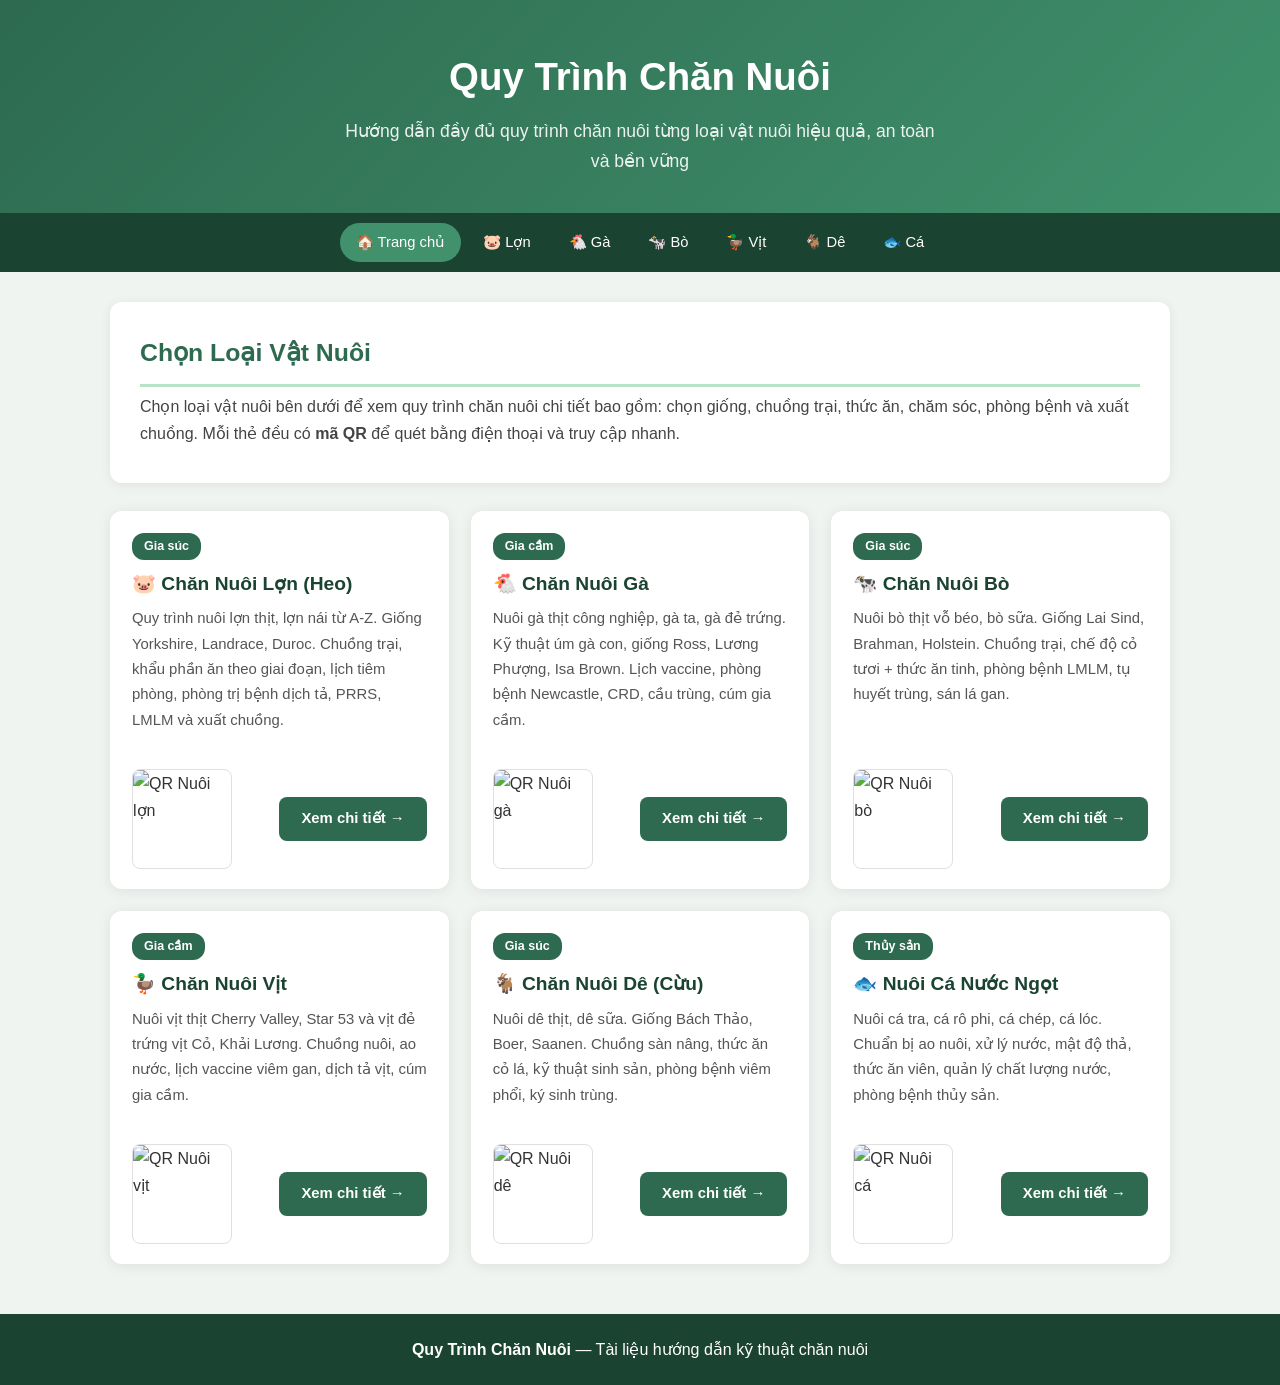
==== commit 4efbf075: "Cập nhật index chỉ hiển thị quy trình từng loại con và thêm emoji icon Index chỉ còn 6 card link đến" ====
--- a/index.html
+++ b/index.html
@@ -10,109 +10,24 @@
 
 <div class="header">
     <h1>Quy Trình Chăn Nuôi</h1>
-    <p>Hướng dẫn đầy đủ các bước chăn nuôi hiệu quả, an toàn và bền vững</p>
+    <p>Hướng dẫn đầy đủ quy trình chăn nuôi từng loại vật nuôi hiệu quả, an toàn và bền vững</p>
 </div>
 
 <nav class="nav">
-    <a href="index.html" class="active">Trang chủ</a>
-    <a href="chuan-bi.html">Chuẩn bị</a>
-    <a href="con-giong.html">Con giống</a>
-    <a href="thuc-an.html">Thức ăn</a>
-    <a href="cham-soc.html">Chăm sóc</a>
-    <a href="thu-y.html">Thú y</a>
-    <a href="thu-hoach.html">Thu hoạch</a>
+    <a href="index.html" class="active">🏠 Trang chủ</a>
+    <a href="nuoi-lon.html">🐷 Lợn</a>
+    <a href="nuoi-ga.html">🐔 Gà</a>
+    <a href="nuoi-bo.html">🐄 Bò</a>
+    <a href="nuoi-vit.html">🦆 Vịt</a>
+    <a href="nuoi-de.html">🐐 Dê</a>
+    <a href="nuoi-ca.html">🐟 Cá</a>
 </nav>
 
 <div class="container">
 
-    <!-- Giới thiệu -->
     <div class="section">
-        <h2>Tổng Quan Quy Trình</h2>
-        <p>Chăn nuôi hiện đại đòi hỏi một quy trình khoa học, bài bản từ khâu chuẩn bị chuồng trại đến khi xuất bán sản phẩm. Mỗi bước đều cần được thực hiện đúng kỹ thuật để đảm bảo hiệu quả kinh tế và an toàn thực phẩm.</p>
-        <p style="margin-top:10px;">Chọn một quy trình bên dưới để xem chi tiết. Mỗi thẻ đều có <strong>mã QR</strong> để bạn có thể quét bằng điện thoại và truy cập nhanh.</p>
-    </div>
-
-    <!-- Cards quy trình -->
-    <div class="card-grid">
-
-        <div class="card">
-            <div class="card-body">
-                <div class="card-step">Bước 1</div>
-                <div class="card-title">Chuẩn Bị Chuồng Trại</div>
-                <div class="card-desc">Thiết kế, xây dựng chuồng trại, hệ thống nước, thông gió, xử lý chất thải. Yêu cầu về vị trí, diện tích và mật độ nuôi.</div>
-            </div>
-            <div class="card-footer">
-                <img class="card-qr" src="https://api.qrserver.com/v1/create-qr-code/?size=100x100&data=https://vlbui.github.io/channuoi/chuan-bi.html" alt="QR Chuẩn bị">
-                <a href="chuan-bi.html" class="card-link">Xem chi tiết &rarr;</a>
-            </div>
-        </div>
-
-        <div class="card">
-            <div class="card-body">
-                <div class="card-step">Bước 2</div>
-                <div class="card-title">Chọn Con Giống</div>
-                <div class="card-desc">Tiêu chí lựa chọn giống, nguồn gốc, kiểm dịch. Các giống gà, heo, bò, vịt phổ biến và đặc điểm từng loại.</div>
-            </div>
-            <div class="card-footer">
-                <img class="card-qr" src="https://api.qrserver.com/v1/create-qr-code/?size=100x100&data=https://vlbui.github.io/channuoi/con-giong.html" alt="QR Con giống">
-                <a href="con-giong.html" class="card-link">Xem chi tiết &rarr;</a>
-            </div>
-        </div>
-
-        <div class="card">
-            <div class="card-body">
-                <div class="card-step">Bước 3</div>
-                <div class="card-title">Thức Ăn & Dinh Dưỡng</div>
-                <div class="card-desc">Nguyên tắc dinh dưỡng, khẩu phần ăn theo từng giai đoạn phát triển, bổ sung vitamin và khoáng chất.</div>
-            </div>
-            <div class="card-footer">
-                <img class="card-qr" src="https://api.qrserver.com/v1/create-qr-code/?size=100x100&data=https://vlbui.github.io/channuoi/thuc-an.html" alt="QR Thức ăn">
-                <a href="thuc-an.html" class="card-link">Xem chi tiết &rarr;</a>
-            </div>
-        </div>
-
-        <div class="card">
-            <div class="card-body">
-                <div class="card-step">Bước 4</div>
-                <div class="card-title">Chăm Sóc Hàng Ngày</div>
-                <div class="card-desc">Công việc hàng ngày: kiểm tra sức khỏe, cho ăn uống, vệ sinh chuồng trại, ghi chép sổ theo dõi.</div>
-            </div>
-            <div class="card-footer">
-                <img class="card-qr" src="https://api.qrserver.com/v1/create-qr-code/?size=100x100&data=https://vlbui.github.io/channuoi/cham-soc.html" alt="QR Chăm sóc">
-                <a href="cham-soc.html" class="card-link">Xem chi tiết &rarr;</a>
-            </div>
-        </div>
-
-        <div class="card">
-            <div class="card-body">
-                <div class="card-step">Bước 5</div>
-                <div class="card-title">Thú Y & Phòng Bệnh</div>
-                <div class="card-desc">Lịch tiêm phòng vaccine, các bệnh thường gặp, cách xử lý khi có dịch bệnh, ghi chép hồ sơ thú y.</div>
-            </div>
-            <div class="card-footer">
-                <img class="card-qr" src="https://api.qrserver.com/v1/create-qr-code/?size=100x100&data=https://vlbui.github.io/channuoi/thu-y.html" alt="QR Thú y">
-                <a href="thu-y.html" class="card-link">Xem chi tiết &rarr;</a>
-            </div>
-        </div>
-
-        <div class="card">
-            <div class="card-body">
-                <div class="card-step">Bước 6</div>
-                <div class="card-title">Thu Hoạch & Tiêu Thụ</div>
-                <div class="card-desc">Thời điểm xuất bán, trọng lượng chuẩn, giấy kiểm dịch, truy xuất nguồn gốc và kênh tiêu thụ sản phẩm.</div>
-            </div>
-            <div class="card-footer">
-                <img class="card-qr" src="https://api.qrserver.com/v1/create-qr-code/?size=100x100&data=https://vlbui.github.io/channuoi/thu-hoach.html" alt="QR Thu hoạch">
-                <a href="thu-hoach.html" class="card-link">Xem chi tiết &rarr;</a>
-            </div>
-        </div>
-
-    </div>
-
-    <!-- Chăn nuôi theo loại -->
-    <div class="section" style="margin-top: 10px;">
-        <h2>Chăn Nuôi Theo Từng Loại</h2>
-        <p>Chọn loại vật nuôi để xem quy trình chăn nuôi chi tiết. Quét QR để truy cập nhanh trên điện thoại:</p>
+        <h2>Chọn Loại Vật Nuôi</h2>
+        <p>Chọn loại vật nuôi bên dưới để xem quy trình chăn nuôi chi tiết bao gồm: chọn giống, chuồng trại, thức ăn, chăm sóc, phòng bệnh và xuất chuồng. Mỗi thẻ đều có <strong>mã QR</strong> để quét bằng điện thoại và truy cập nhanh.</p>
     </div>
 
     <div class="card-grid">
@@ -120,8 +35,8 @@
         <div class="card">
             <div class="card-body">
                 <div class="card-step">Gia súc</div>
-                <div class="card-title">Chăn Nuôi Lợn (Heo)</div>
-                <div class="card-desc">Quy trình nuôi lợn thịt, lợn nái. Giống, chuồng trại, thức ăn, phòng bệnh, xuất chuồng.</div>
+                <div class="card-title">🐷 Chăn Nuôi Lợn (Heo)</div>
+                <div class="card-desc">Quy trình nuôi lợn thịt, lợn nái từ A-Z. Giống Yorkshire, Landrace, Duroc. Chuồng trại, khẩu phần ăn theo giai đoạn, lịch tiêm phòng, phòng trị bệnh dịch tả, PRRS, LMLM và xuất chuồng.</div>
             </div>
             <div class="card-footer">
                 <img class="card-qr" src="https://api.qrserver.com/v1/create-qr-code/?size=100x100&data=https://vlbui.github.io/channuoi/nuoi-lon.html" alt="QR Nuôi lợn">
@@ -132,8 +47,8 @@
         <div class="card">
             <div class="card-body">
                 <div class="card-step">Gia cầm</div>
-                <div class="card-title">Chăn Nuôi Gà</div>
-                <div class="card-desc">Nuôi gà thịt, gà đẻ. Chọn giống, úm gà con, thức ăn, vaccine, phòng bệnh CRD, Newcastle.</div>
+                <div class="card-title">🐔 Chăn Nuôi Gà</div>
+                <div class="card-desc">Nuôi gà thịt công nghiệp, gà ta, gà đẻ trứng. Kỹ thuật úm gà con, giống Ross, Lương Phượng, Isa Brown. Lịch vaccine, phòng bệnh Newcastle, CRD, cầu trùng, cúm gia cầm.</div>
             </div>
             <div class="card-footer">
                 <img class="card-qr" src="https://api.qrserver.com/v1/create-qr-code/?size=100x100&data=https://vlbui.github.io/channuoi/nuoi-ga.html" alt="QR Nuôi gà">
@@ -144,8 +59,8 @@
         <div class="card">
             <div class="card-body">
                 <div class="card-step">Gia súc</div>
-                <div class="card-title">Chăn Nuôi Bò</div>
-                <div class="card-desc">Nuôi bò thịt, bò sữa. Giống lai Sind, Brahman. Chuồng trại, thức ăn thô xanh, phòng bệnh.</div>
+                <div class="card-title">🐄 Chăn Nuôi Bò</div>
+                <div class="card-desc">Nuôi bò thịt vỗ béo, bò sữa. Giống Lai Sind, Brahman, Holstein. Chuồng trại, chế độ cỏ tươi + thức ăn tinh, phòng bệnh LMLM, tụ huyết trùng, sán lá gan.</div>
             </div>
             <div class="card-footer">
                 <img class="card-qr" src="https://api.qrserver.com/v1/create-qr-code/?size=100x100&data=https://vlbui.github.io/channuoi/nuoi-bo.html" alt="QR Nuôi bò">
@@ -156,8 +71,8 @@
         <div class="card">
             <div class="card-body">
                 <div class="card-step">Gia cầm</div>
-                <div class="card-title">Chăn Nuôi Vịt</div>
-                <div class="card-desc">Nuôi vịt thịt, vịt đẻ trứng. Giống vịt Cỏ, Cherry Valley. Chuồng nuôi, ao nước, phòng dịch.</div>
+                <div class="card-title">🦆 Chăn Nuôi Vịt</div>
+                <div class="card-desc">Nuôi vịt thịt Cherry Valley, Star 53 và vịt đẻ trứng vịt Cỏ, Khải Lương. Chuồng nuôi, ao nước, lịch vaccine viêm gan, dịch tả vịt, cúm gia cầm.</div>
             </div>
             <div class="card-footer">
                 <img class="card-qr" src="https://api.qrserver.com/v1/create-qr-code/?size=100x100&data=https://vlbui.github.io/channuoi/nuoi-vit.html" alt="QR Nuôi vịt">
@@ -168,8 +83,8 @@
         <div class="card">
             <div class="card-body">
                 <div class="card-step">Gia súc</div>
-                <div class="card-title">Chăn Nuôi Dê (Cừu)</div>
-                <div class="card-desc">Nuôi dê thịt, dê sữa. Giống Bách Thảo, Boer. Chuồng nuôi sàn cao, thức ăn, phòng bệnh.</div>
+                <div class="card-title">🐐 Chăn Nuôi Dê (Cừu)</div>
+                <div class="card-desc">Nuôi dê thịt, dê sữa. Giống Bách Thảo, Boer, Saanen. Chuồng sàn nâng, thức ăn cỏ lá, kỹ thuật sinh sản, phòng bệnh viêm phổi, ký sinh trùng.</div>
             </div>
             <div class="card-footer">
                 <img class="card-qr" src="https://api.qrserver.com/v1/create-qr-code/?size=100x100&data=https://vlbui.github.io/channuoi/nuoi-de.html" alt="QR Nuôi dê">
@@ -180,8 +95,8 @@
         <div class="card">
             <div class="card-body">
                 <div class="card-step">Thủy sản</div>
-                <div class="card-title">Nuôi Cá Nước Ngọt</div>
-                <div class="card-desc">Nuôi cá tra, cá rô phi, cá chép. Ao nuôi, xử lý nước, thức ăn, phòng bệnh thủy sản.</div>
+                <div class="card-title">🐟 Nuôi Cá Nước Ngọt</div>
+                <div class="card-desc">Nuôi cá tra, cá rô phi, cá chép, cá lóc. Chuẩn bị ao nuôi, xử lý nước, mật độ thả, thức ăn viên, quản lý chất lượng nước, phòng bệnh thủy sản.</div>
             </div>
             <div class="card-footer">
                 <img class="card-qr" src="https://api.qrserver.com/v1/create-qr-code/?size=100x100&data=https://vlbui.github.io/channuoi/nuoi-ca.html" alt="QR Nuôi cá">
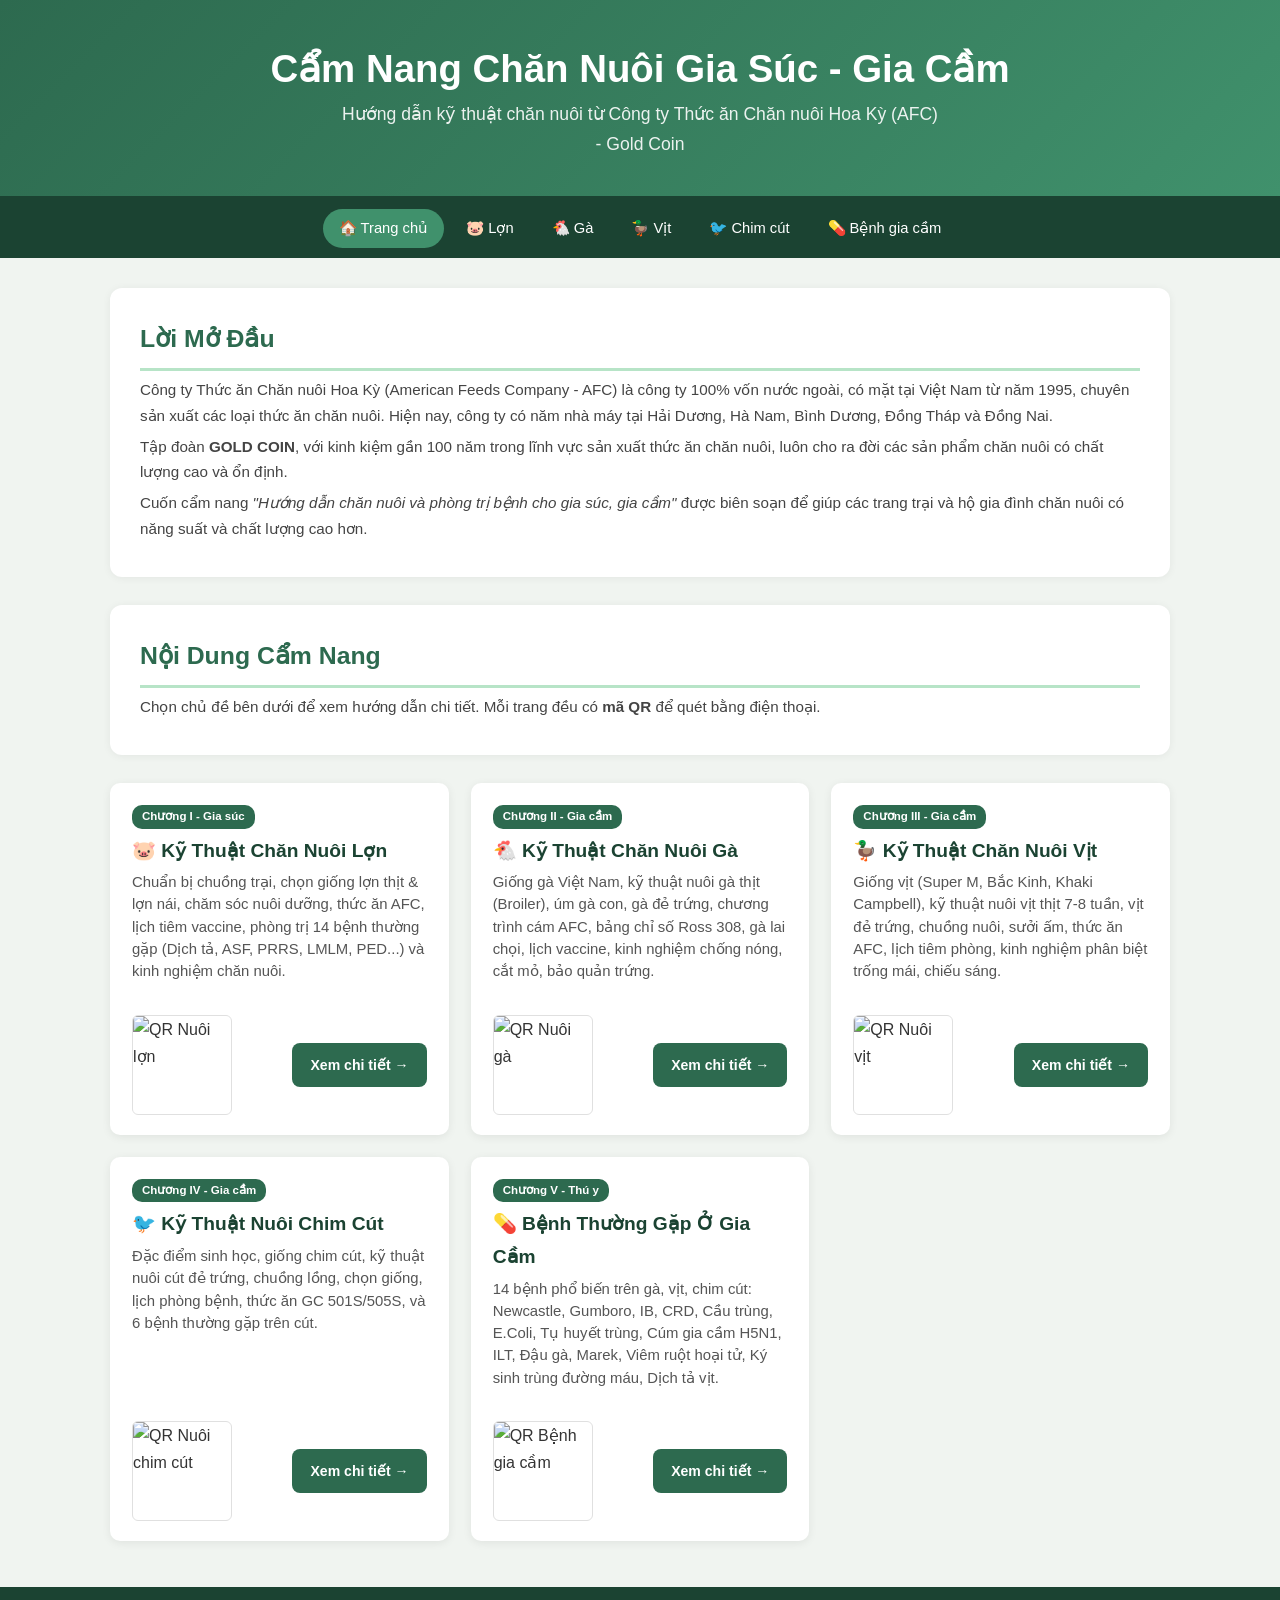
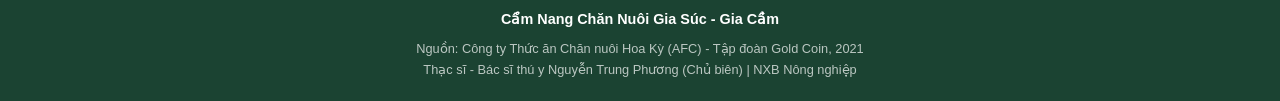
==== commit 03e6d619: "Tạo nội dung từ cẩm nang Gold Coin 2021: 5 chương với QR code - nuoi-lon.html: Kỹ thuật chăn nuôi lợ" ====
--- a/index.html
+++ b/index.html
@@ -3,40 +3,46 @@
 <head>
     <meta charset="UTF-8">
     <meta name="viewport" content="width=device-width, initial-scale=1.0">
-    <title>Quy Trình Chăn Nuôi</title>
+    <title>Cẩm Nang Chăn Nuôi Gia Súc - Gia Cầm | AFC Gold Coin</title>
     <link rel="stylesheet" href="style.css">
 </head>
 <body>
 
 <div class="header">
-    <h1>Quy Trình Chăn Nuôi</h1>
-    <p>Hướng dẫn đầy đủ quy trình chăn nuôi từng loại vật nuôi hiệu quả, an toàn và bền vững</p>
+    <h1>Cẩm Nang Chăn Nuôi Gia Súc - Gia Cầm</h1>
+    <p>Hướng dẫn kỹ thuật chăn nuôi từ Công ty Thức ăn Chăn nuôi Hoa Kỳ (AFC) - Gold Coin</p>
 </div>
 
 <nav class="nav">
     <a href="index.html" class="active">🏠 Trang chủ</a>
     <a href="nuoi-lon.html">🐷 Lợn</a>
     <a href="nuoi-ga.html">🐔 Gà</a>
-    <a href="nuoi-bo.html">🐄 Bò</a>
     <a href="nuoi-vit.html">🦆 Vịt</a>
-    <a href="nuoi-de.html">🐐 Dê</a>
-    <a href="nuoi-ca.html">🐟 Cá</a>
+    <a href="nuoi-chim-cut.html">🐦 Chim cút</a>
+    <a href="benh-gia-cam.html">💊 Bệnh gia cầm</a>
 </nav>
 
 <div class="container">
 
     <div class="section">
-        <h2>Chọn Loại Vật Nuôi</h2>
-        <p>Chọn loại vật nuôi bên dưới để xem quy trình chăn nuôi chi tiết bao gồm: chọn giống, chuồng trại, thức ăn, chăm sóc, phòng bệnh và xuất chuồng. Mỗi thẻ đều có <strong>mã QR</strong> để quét bằng điện thoại và truy cập nhanh.</p>
+        <h2>Lời Mở Đầu</h2>
+        <p>Công ty Thức ăn Chăn nuôi Hoa Kỳ (American Feeds Company - AFC) là công ty 100% vốn nước ngoài, có mặt tại Việt Nam từ năm 1995, chuyên sản xuất các loại thức ăn chăn nuôi. Hiện nay, công ty có năm nhà máy tại Hải Dương, Hà Nam, Bình Dương, Đồng Tháp và Đồng Nai.</p>
+        <p>Tập đoàn <strong>GOLD COIN</strong>, với kinh kiệm gần 100 năm trong lĩnh vực sản xuất thức ăn chăn nuôi, luôn cho ra đời các sản phẩm chăn nuôi có chất lượng cao và ổn định.</p>
+        <p>Cuốn cẩm nang <em>"Hướng dẫn chăn nuôi và phòng trị bệnh cho gia súc, gia cầm"</em> được biên soạn để giúp các trang trại và hộ gia đình chăn nuôi có năng suất và chất lượng cao hơn.</p>
+    </div>
+
+    <div class="section">
+        <h2>Nội Dung Cẩm Nang</h2>
+        <p>Chọn chủ đề bên dưới để xem hướng dẫn chi tiết. Mỗi trang đều có <strong>mã QR</strong> để quét bằng điện thoại.</p>
     </div>
 
     <div class="card-grid">
 
         <div class="card">
             <div class="card-body">
-                <div class="card-step">Gia súc</div>
-                <div class="card-title">🐷 Chăn Nuôi Lợn (Heo)</div>
-                <div class="card-desc">Quy trình nuôi lợn thịt, lợn nái từ A-Z. Giống Yorkshire, Landrace, Duroc. Chuồng trại, khẩu phần ăn theo giai đoạn, lịch tiêm phòng, phòng trị bệnh dịch tả, PRRS, LMLM và xuất chuồng.</div>
+                <div class="card-step">Chương I - Gia súc</div>
+                <div class="card-title">🐷 Kỹ Thuật Chăn Nuôi Lợn</div>
+                <div class="card-desc">Chuẩn bị chuồng trại, chọn giống lợn thịt &amp; lợn nái, chăm sóc nuôi dưỡng, thức ăn AFC, lịch tiêm vaccine, phòng trị 14 bệnh thường gặp (Dịch tả, ASF, PRRS, LMLM, PED...) và kinh nghiệm chăn nuôi.</div>
             </div>
             <div class="card-footer">
                 <img class="card-qr" src="https://api.qrserver.com/v1/create-qr-code/?size=100x100&data=https://vlbui.github.io/channuoi/nuoi-lon.html" alt="QR Nuôi lợn">
@@ -46,9 +52,9 @@
 
         <div class="card">
             <div class="card-body">
-                <div class="card-step">Gia cầm</div>
-                <div class="card-title">🐔 Chăn Nuôi Gà</div>
-                <div class="card-desc">Nuôi gà thịt công nghiệp, gà ta, gà đẻ trứng. Kỹ thuật úm gà con, giống Ross, Lương Phượng, Isa Brown. Lịch vaccine, phòng bệnh Newcastle, CRD, cầu trùng, cúm gia cầm.</div>
+                <div class="card-step">Chương II - Gia cầm</div>
+                <div class="card-title">🐔 Kỹ Thuật Chăn Nuôi Gà</div>
+                <div class="card-desc">Giống gà Việt Nam, kỹ thuật nuôi gà thịt (Broiler), úm gà con, gà đẻ trứng, chương trình cám AFC, bảng chỉ số Ross 308, gà lai chọi, lịch vaccine, kinh nghiệm chống nóng, cắt mỏ, bảo quản trứng.</div>
             </div>
             <div class="card-footer">
                 <img class="card-qr" src="https://api.qrserver.com/v1/create-qr-code/?size=100x100&data=https://vlbui.github.io/channuoi/nuoi-ga.html" alt="QR Nuôi gà">
@@ -58,21 +64,9 @@
 
         <div class="card">
             <div class="card-body">
-                <div class="card-step">Gia súc</div>
-                <div class="card-title">🐄 Chăn Nuôi Bò</div>
-                <div class="card-desc">Nuôi bò thịt vỗ béo, bò sữa. Giống Lai Sind, Brahman, Holstein. Chuồng trại, chế độ cỏ tươi + thức ăn tinh, phòng bệnh LMLM, tụ huyết trùng, sán lá gan.</div>
-            </div>
-            <div class="card-footer">
-                <img class="card-qr" src="https://api.qrserver.com/v1/create-qr-code/?size=100x100&data=https://vlbui.github.io/channuoi/nuoi-bo.html" alt="QR Nuôi bò">
-                <a href="nuoi-bo.html" class="card-link">Xem chi tiết &rarr;</a>
-            </div>
-        </div>
-
-        <div class="card">
-            <div class="card-body">
-                <div class="card-step">Gia cầm</div>
-                <div class="card-title">🦆 Chăn Nuôi Vịt</div>
-                <div class="card-desc">Nuôi vịt thịt Cherry Valley, Star 53 và vịt đẻ trứng vịt Cỏ, Khải Lương. Chuồng nuôi, ao nước, lịch vaccine viêm gan, dịch tả vịt, cúm gia cầm.</div>
+                <div class="card-step">Chương III - Gia cầm</div>
+                <div class="card-title">🦆 Kỹ Thuật Chăn Nuôi Vịt</div>
+                <div class="card-desc">Giống vịt (Super M, Bắc Kinh, Khaki Campbell), kỹ thuật nuôi vịt thịt 7-8 tuần, vịt đẻ trứng, chuồng nuôi, sưởi ấm, thức ăn AFC, lịch tiêm phòng, kinh nghiệm phân biệt trống mái, chiếu sáng.</div>
             </div>
             <div class="card-footer">
                 <img class="card-qr" src="https://api.qrserver.com/v1/create-qr-code/?size=100x100&data=https://vlbui.github.io/channuoi/nuoi-vit.html" alt="QR Nuôi vịt">
@@ -82,25 +76,25 @@
 
         <div class="card">
             <div class="card-body">
-                <div class="card-step">Gia súc</div>
-                <div class="card-title">🐐 Chăn Nuôi Dê (Cừu)</div>
-                <div class="card-desc">Nuôi dê thịt, dê sữa. Giống Bách Thảo, Boer, Saanen. Chuồng sàn nâng, thức ăn cỏ lá, kỹ thuật sinh sản, phòng bệnh viêm phổi, ký sinh trùng.</div>
+                <div class="card-step">Chương IV - Gia cầm</div>
+                <div class="card-title">🐦 Kỹ Thuật Nuôi Chim Cút</div>
+                <div class="card-desc">Đặc điểm sinh học, giống chim cút, kỹ thuật nuôi cút đẻ trứng, chuồng lồng, chọn giống, lịch phòng bệnh, thức ăn GC 501S/505S, và 6 bệnh thường gặp trên cút.</div>
             </div>
             <div class="card-footer">
-                <img class="card-qr" src="https://api.qrserver.com/v1/create-qr-code/?size=100x100&data=https://vlbui.github.io/channuoi/nuoi-de.html" alt="QR Nuôi dê">
-                <a href="nuoi-de.html" class="card-link">Xem chi tiết &rarr;</a>
+                <img class="card-qr" src="https://api.qrserver.com/v1/create-qr-code/?size=100x100&data=https://vlbui.github.io/channuoi/nuoi-chim-cut.html" alt="QR Nuôi chim cút">
+                <a href="nuoi-chim-cut.html" class="card-link">Xem chi tiết &rarr;</a>
             </div>
         </div>
 
         <div class="card">
             <div class="card-body">
-                <div class="card-step">Thủy sản</div>
-                <div class="card-title">🐟 Nuôi Cá Nước Ngọt</div>
-                <div class="card-desc">Nuôi cá tra, cá rô phi, cá chép, cá lóc. Chuẩn bị ao nuôi, xử lý nước, mật độ thả, thức ăn viên, quản lý chất lượng nước, phòng bệnh thủy sản.</div>
+                <div class="card-step">Chương V - Thú y</div>
+                <div class="card-title">💊 Bệnh Thường Gặp Ở Gia Cầm</div>
+                <div class="card-desc">14 bệnh phổ biến trên gà, vịt, chim cút: Newcastle, Gumboro, IB, CRD, Cầu trùng, E.Coli, Tụ huyết trùng, Cúm gia cầm H5N1, ILT, Đậu gà, Marek, Viêm ruột hoại tử, Ký sinh trùng đường máu, Dịch tả vịt.</div>
             </div>
             <div class="card-footer">
-                <img class="card-qr" src="https://api.qrserver.com/v1/create-qr-code/?size=100x100&data=https://vlbui.github.io/channuoi/nuoi-ca.html" alt="QR Nuôi cá">
-                <a href="nuoi-ca.html" class="card-link">Xem chi tiết &rarr;</a>
+                <img class="card-qr" src="https://api.qrserver.com/v1/create-qr-code/?size=100x100&data=https://vlbui.github.io/channuoi/benh-gia-cam.html" alt="QR Bệnh gia cầm">
+                <a href="benh-gia-cam.html" class="card-link">Xem chi tiết &rarr;</a>
             </div>
         </div>
 
@@ -109,7 +103,8 @@
 </div>
 
 <div class="footer">
-    <p><strong>Quy Trình Chăn Nuôi</strong> &mdash; Tài liệu hướng dẫn kỹ thuật chăn nuôi</p>
+    <p><strong>Cẩm Nang Chăn Nuôi Gia Súc - Gia Cầm</strong></p>
+    <p style="margin-top:6px;font-size:0.8rem;opacity:0.7;">Nguồn: Công ty Thức ăn Chăn nuôi Hoa Kỳ (AFC) - Tập đoàn Gold Coin, 2021<br>Thạc sĩ - Bác sĩ thú y Nguyễn Trung Phương (Chủ biên) | NXB Nông nghiệp</p>
 </div>
 
 </body>
--- a/style.css
+++ b/style.css
@@ -5,52 +5,60 @@
 }
 
 body {
-    font-family: 'Segoe UI', Tahoma, Geneva, Verdana, sans-serif;
+    font-family: -apple-system, 'Segoe UI', Roboto, Helvetica, Arial, sans-serif;
     background: #f0f4f0;
     color: #333;
     line-height: 1.7;
-}
-
-/* Header */
+    font-size: 15px;
+    -webkit-text-size-adjust: 100%;
+}
+
+/* ===== HEADER ===== */
 .header {
     background: linear-gradient(135deg, #2d6a4f, #40916c);
     color: white;
     text-align: center;
-    padding: 44px 20px 36px;
+    padding: 28px 16px 24px;
+    border-bottom: 3px solid #1b4332;
 }
 
 .header h1 {
-    font-size: 2.4rem;
-    margin-bottom: 8px;
+    font-size: 1.5rem;
+    margin-bottom: 6px;
+    line-height: 1.3;
 }
 
 .header p {
-    font-size: 1.1rem;
+    font-size: 0.92rem;
     opacity: 0.9;
     max-width: 600px;
     margin: 0 auto;
 }
 
-/* Nav */
+/* ===== NAV ===== */
 .nav {
     background: #1b4332;
-    padding: 10px 20px;
+    padding: 8px 10px;
     display: flex;
-    justify-content: center;
+    justify-content: flex-start;
     flex-wrap: wrap;
-    gap: 6px;
+    gap: 4px;
     position: sticky;
     top: 0;
     z-index: 100;
+    overflow-x: auto;
+    -webkit-overflow-scrolling: touch;
 }
 
 .nav a {
     color: white;
     text-decoration: none;
-    padding: 7px 16px;
-    border-radius: 20px;
-    font-size: 0.92rem;
+    padding: 6px 10px;
+    border-radius: 16px;
+    font-size: 0.8rem;
     transition: background 0.3s;
+    white-space: nowrap;
+    flex-shrink: 0;
 }
 
 .nav a:hover,
@@ -58,80 +66,80 @@
     background: #40916c;
 }
 
-/* Container */
+/* ===== CONTAINER ===== */
 .container {
     max-width: 1100px;
     margin: 0 auto;
-    padding: 30px 20px;
-}
-
-/* Section */
+    padding: 16px 12px;
+}
+
+/* ===== SECTION ===== */
 .section {
     background: white;
-    border-radius: 12px;
-    padding: 30px;
-    margin-bottom: 28px;
-    box-shadow: 0 2px 12px rgba(0, 0, 0, 0.07);
+    border-radius: 10px;
+    padding: 18px 14px;
+    margin-bottom: 16px;
+    box-shadow: 0 1px 8px rgba(0, 0, 0, 0.06);
 }
 
 .section h2 {
     color: #2d6a4f;
-    font-size: 1.55rem;
+    font-size: 1.2rem;
     margin-bottom: 6px;
-    padding-bottom: 10px;
+    padding-bottom: 8px;
     border-bottom: 3px solid #b7e4c7;
     display: flex;
     align-items: center;
-    gap: 10px;
+    gap: 8px;
 }
 
 .section h2 .icon {
-    font-size: 1.6rem;
+    font-size: 1.4rem;
 }
 
 .section h3 {
     color: #40916c;
-    margin: 18px 0 8px;
-    font-size: 1.12rem;
+    margin: 14px 0 6px;
+    font-size: 1.02rem;
 }
 
 .section p,
 .section li {
     color: #444;
     margin-bottom: 5px;
+    font-size: 0.93rem;
 }
 
 .section ul,
 .section ol {
-    padding-left: 22px;
-    margin-bottom: 12px;
-}
-
-/* Cards Grid on Index */
+    padding-left: 20px;
+    margin-bottom: 10px;
+}
+
+/* ===== CARD GRID ===== */
 .card-grid {
     display: grid;
-    grid-template-columns: repeat(auto-fill, minmax(320px, 1fr));
-    gap: 22px;
-    margin-top: 20px;
+    grid-template-columns: 1fr;
+    gap: 14px;
+    margin-top: 14px;
 }
 
 .card {
     background: white;
-    border-radius: 12px;
-    box-shadow: 0 2px 14px rgba(0, 0, 0, 0.08);
+    border-radius: 10px;
+    box-shadow: 0 2px 10px rgba(0, 0, 0, 0.07);
     overflow: hidden;
     transition: transform 0.2s, box-shadow 0.2s;
     display: flex;
     flex-direction: column;
 }
 
-.card:hover {
-    transform: translateY(-4px);
-    box-shadow: 0 8px 28px rgba(45, 106, 79, 0.18);
+.card:active {
+    transform: scale(0.98);
 }
 
 .card-body {
-    padding: 22px;
+    padding: 16px;
     flex-grow: 1;
     display: flex;
     flex-direction: column;
@@ -141,40 +149,41 @@
     display: inline-block;
     background: #2d6a4f;
     color: white;
-    font-size: 0.78rem;
+    font-size: 0.72rem;
     font-weight: 700;
-    padding: 3px 12px;
-    border-radius: 12px;
-    margin-bottom: 8px;
+    padding: 2px 10px;
+    border-radius: 10px;
+    margin-bottom: 6px;
     width: fit-content;
 }
 
 .card-title {
-    font-size: 1.2rem;
+    font-size: 1.1rem;
     font-weight: 700;
     color: #1b4332;
-    margin-bottom: 6px;
+    margin-bottom: 4px;
 }
 
 .card-desc {
     color: #555;
-    font-size: 0.93rem;
+    font-size: 0.88rem;
     flex-grow: 1;
-    margin-bottom: 14px;
+    margin-bottom: 10px;
+    line-height: 1.5;
 }
 
 .card-footer {
     display: flex;
     align-items: center;
     justify-content: space-between;
-    gap: 14px;
-    padding: 0 22px 20px;
+    gap: 12px;
+    padding: 0 16px 16px;
 }
 
 .card-qr {
-    width: 100px;
-    height: 100px;
-    border-radius: 8px;
+    width: 72px;
+    height: 72px;
+    border-radius: 6px;
     border: 1px solid #e0e0e0;
     flex-shrink: 0;
 }
@@ -184,99 +193,54 @@
     background: #2d6a4f;
     color: white;
     text-decoration: none;
-    padding: 9px 22px;
+    padding: 10px 18px;
     border-radius: 8px;
     font-weight: 600;
-    font-size: 0.93rem;
+    font-size: 0.88rem;
     transition: background 0.2s;
-}
-
-.card-link:hover {
+    text-align: center;
+    min-height: 44px;
+    line-height: 24px;
+}
+
+.card-link:hover,
+.card-link:active {
     background: #1b4332;
 }
 
-/* External Links */
-.ext-grid {
-    display: grid;
-    grid-template-columns: repeat(auto-fill, minmax(300px, 1fr));
-    gap: 18px;
-    margin-top: 18px;
-}
-
-.ext-card {
-    border: 2px solid #b7e4c7;
-    border-radius: 10px;
-    padding: 18px;
-    display: flex;
-    align-items: center;
-    gap: 14px;
-    transition: transform 0.2s, box-shadow 0.2s;
-}
-
-.ext-card:hover {
-    transform: translateY(-2px);
-    box-shadow: 0 4px 16px rgba(45, 106, 79, 0.12);
-}
-
-.ext-card .ext-qr {
-    width: 90px;
-    height: 90px;
-    border-radius: 6px;
-    flex-shrink: 0;
-}
-
-.ext-card .ext-info {
-    flex-grow: 1;
-}
-
-.ext-card .ext-name {
-    font-weight: 700;
-    color: #2d6a4f;
-    font-size: 1rem;
-    margin-bottom: 2px;
-}
-
-.ext-card .ext-desc {
-    font-size: 0.85rem;
-    color: #666;
-    margin-bottom: 6px;
-}
-
-.ext-card a {
-    color: #2d6a4f;
-    font-weight: 600;
-    font-size: 0.88rem;
-    text-decoration: none;
-    display: inline-block;
-    background: #d8f3dc;
-    padding: 4px 12px;
-    border-radius: 5px;
-    word-break: break-all;
-}
-
-.ext-card a:hover {
-    background: #b7e4c7;
-}
-
-/* Table */
+/* ===== TABLE ===== */
 .info-table {
     width: 100%;
     border-collapse: collapse;
-    margin: 14px 0;
-    font-size: 0.95rem;
-}
-
+    margin: 12px 0;
+    font-size: 0.85rem;
+    display: block;
+    overflow-x: auto;
+    -webkit-overflow-scrolling: touch;
+}
+
+.info-table thead,
+.info-table tbody,
+.info-table tr,
 .info-table th,
 .info-table td {
-    padding: 10px 14px;
+    display: revert;
+}
+
+.info-table th,
+.info-table td {
+    padding: 8px 10px;
     text-align: left;
     border-bottom: 1px solid #e0e0e0;
+    white-space: nowrap;
 }
 
 .info-table th {
     background: #2d6a4f;
     color: white;
     font-weight: 600;
+    position: sticky;
+    top: 0;
 }
 
 .info-table tr:nth-child(even) {
@@ -287,17 +251,17 @@
     background: #d8f3dc;
 }
 
-/* Timeline */
+/* ===== TIMELINE ===== */
 .timeline {
     position: relative;
-    padding-left: 30px;
-    margin: 20px 0;
+    padding-left: 24px;
+    margin: 16px 0;
 }
 
 .timeline::before {
     content: '';
     position: absolute;
-    left: 8px;
+    left: 6px;
     top: 0;
     bottom: 0;
     width: 3px;
@@ -306,20 +270,21 @@
 
 .timeline-item {
     position: relative;
-    margin-bottom: 18px;
-    padding: 14px 18px;
+    margin-bottom: 14px;
+    padding: 12px 14px;
     background: #f8fdf8;
     border-radius: 8px;
     border-left: 3px solid #40916c;
+    font-size: 0.9rem;
 }
 
 .timeline-item::before {
     content: '';
     position: absolute;
-    left: -27px;
-    top: 18px;
-    width: 12px;
-    height: 12px;
+    left: -22px;
+    top: 16px;
+    width: 10px;
+    height: 10px;
     background: #40916c;
     border-radius: 50%;
     border: 2px solid white;
@@ -329,14 +294,14 @@
     color: #2d6a4f;
 }
 
-/* Alert */
+/* ===== ALERT ===== */
 .alert {
     background: #fff3cd;
     border-left: 4px solid #ffc107;
-    padding: 14px 18px;
+    padding: 12px 14px;
     border-radius: 6px;
-    margin: 14px 0;
-    font-size: 0.95rem;
+    margin: 12px 0;
+    font-size: 0.9rem;
 }
 
 .alert.alert-danger {
@@ -349,7 +314,7 @@
     border-left-color: #17a2b8;
 }
 
-/* Back link */
+/* ===== BACK LINK ===== */
 .back-link {
     display: inline-flex;
     align-items: center;
@@ -357,49 +322,219 @@
     color: #2d6a4f;
     text-decoration: none;
     font-weight: 600;
-    margin-bottom: 18px;
-    font-size: 0.95rem;
+    margin-bottom: 14px;
+    font-size: 0.9rem;
+    min-height: 44px;
 }
 
 .back-link:hover {
     text-decoration: underline;
 }
 
-/* Footer */
+/* ===== FOOTER ===== */
 .footer {
     background: #1b4332;
     color: white;
     text-align: center;
-    padding: 22px 20px;
-    margin-top: 20px;
+    padding: 20px 16px;
+    margin-top: 16px;
+    font-size: 0.9rem;
 }
 
 .footer a {
     color: #b7e4c7;
-}
-
-/* Responsive */
-@media (max-width: 640px) {
+    min-height: 44px;
+    display: inline-flex;
+    align-items: center;
+}
+
+/* =========================================
+   TABLET (min-width: 600px)
+   ========================================= */
+@media (min-width: 600px) {
+    .header {
+        padding: 36px 20px 30px;
+    }
+
     .header h1 {
-        font-size: 1.6rem;
-    }
-
-    .card-grid,
-    .ext-grid {
-        grid-template-columns: 1fr;
+        font-size: 1.9rem;
+    }
+
+    .header p {
+        font-size: 1rem;
+    }
+
+    .nav {
+        justify-content: center;
+        padding: 10px 16px;
+        gap: 6px;
     }
 
     .nav a {
-        font-size: 0.8rem;
-        padding: 5px 10px;
+        font-size: 0.88rem;
+        padding: 7px 14px;
+    }
+
+    .container {
+        padding: 24px 20px;
+    }
+
+    .section {
+        padding: 24px 22px;
+        margin-bottom: 22px;
+        border-radius: 12px;
+    }
+
+    .section h2 {
+        font-size: 1.35rem;
+    }
+
+    .section h3 {
+        font-size: 1.1rem;
+    }
+
+    .section p,
+    .section li {
+        font-size: 0.95rem;
+    }
+
+    .card-grid {
+        grid-template-columns: repeat(2, 1fr);
+        gap: 18px;
+    }
+
+    .card-body {
+        padding: 20px;
+    }
+
+    .card-title {
+        font-size: 1.15rem;
+    }
+
+    .card-desc {
+        font-size: 0.9rem;
+    }
+
+    .card-qr {
+        width: 88px;
+        height: 88px;
     }
 
     .card-footer {
-        flex-direction: column;
-        align-items: flex-start;
+        padding: 0 20px 18px;
+    }
+
+    .info-table {
+        font-size: 0.9rem;
+    }
+
+    .info-table th,
+    .info-table td {
+        padding: 10px 12px;
+    }
+}
+
+/* =========================================
+   DESKTOP (min-width: 960px)
+   ========================================= */
+@media (min-width: 960px) {
+    body {
+        font-size: 16px;
+    }
+
+    .header {
+        padding: 44px 20px 36px;
+    }
+
+    .header h1 {
+        font-size: 2.4rem;
+    }
+
+    .header p {
+        font-size: 1.1rem;
+    }
+
+    .nav {
+        padding: 10px 20px;
+        gap: 6px;
+    }
+
+    .nav a {
+        font-size: 0.92rem;
+        padding: 7px 16px;
+        border-radius: 20px;
+    }
+
+    .container {
+        padding: 30px 20px;
     }
 
     .section {
-        padding: 20px 16px;
-    }
-}
+        padding: 30px;
+        margin-bottom: 28px;
+    }
+
+    .section h2 {
+        font-size: 1.55rem;
+    }
+
+    .section h3 {
+        font-size: 1.12rem;
+        margin: 18px 0 8px;
+    }
+
+    .card-grid {
+        grid-template-columns: repeat(3, 1fr);
+        gap: 22px;
+    }
+
+    .card:hover {
+        transform: translateY(-4px);
+        box-shadow: 0 8px 28px rgba(45, 106, 79, 0.18);
+    }
+
+    .card-body {
+        padding: 22px;
+    }
+
+    .card-title {
+        font-size: 1.2rem;
+    }
+
+    .card-desc {
+        font-size: 0.93rem;
+    }
+
+    .card-qr {
+        width: 100px;
+        height: 100px;
+    }
+
+    .card-footer {
+        padding: 0 22px 20px;
+    }
+
+    .info-table {
+        font-size: 0.95rem;
+    }
+
+    .info-table th,
+    .info-table td {
+        padding: 10px 14px;
+        white-space: normal;
+    }
+
+    .timeline {
+        padding-left: 30px;
+    }
+
+    .timeline-item {
+        padding: 14px 18px;
+    }
+
+    .timeline-item::before {
+        left: -27px;
+        width: 12px;
+        height: 12px;
+    }
+}
